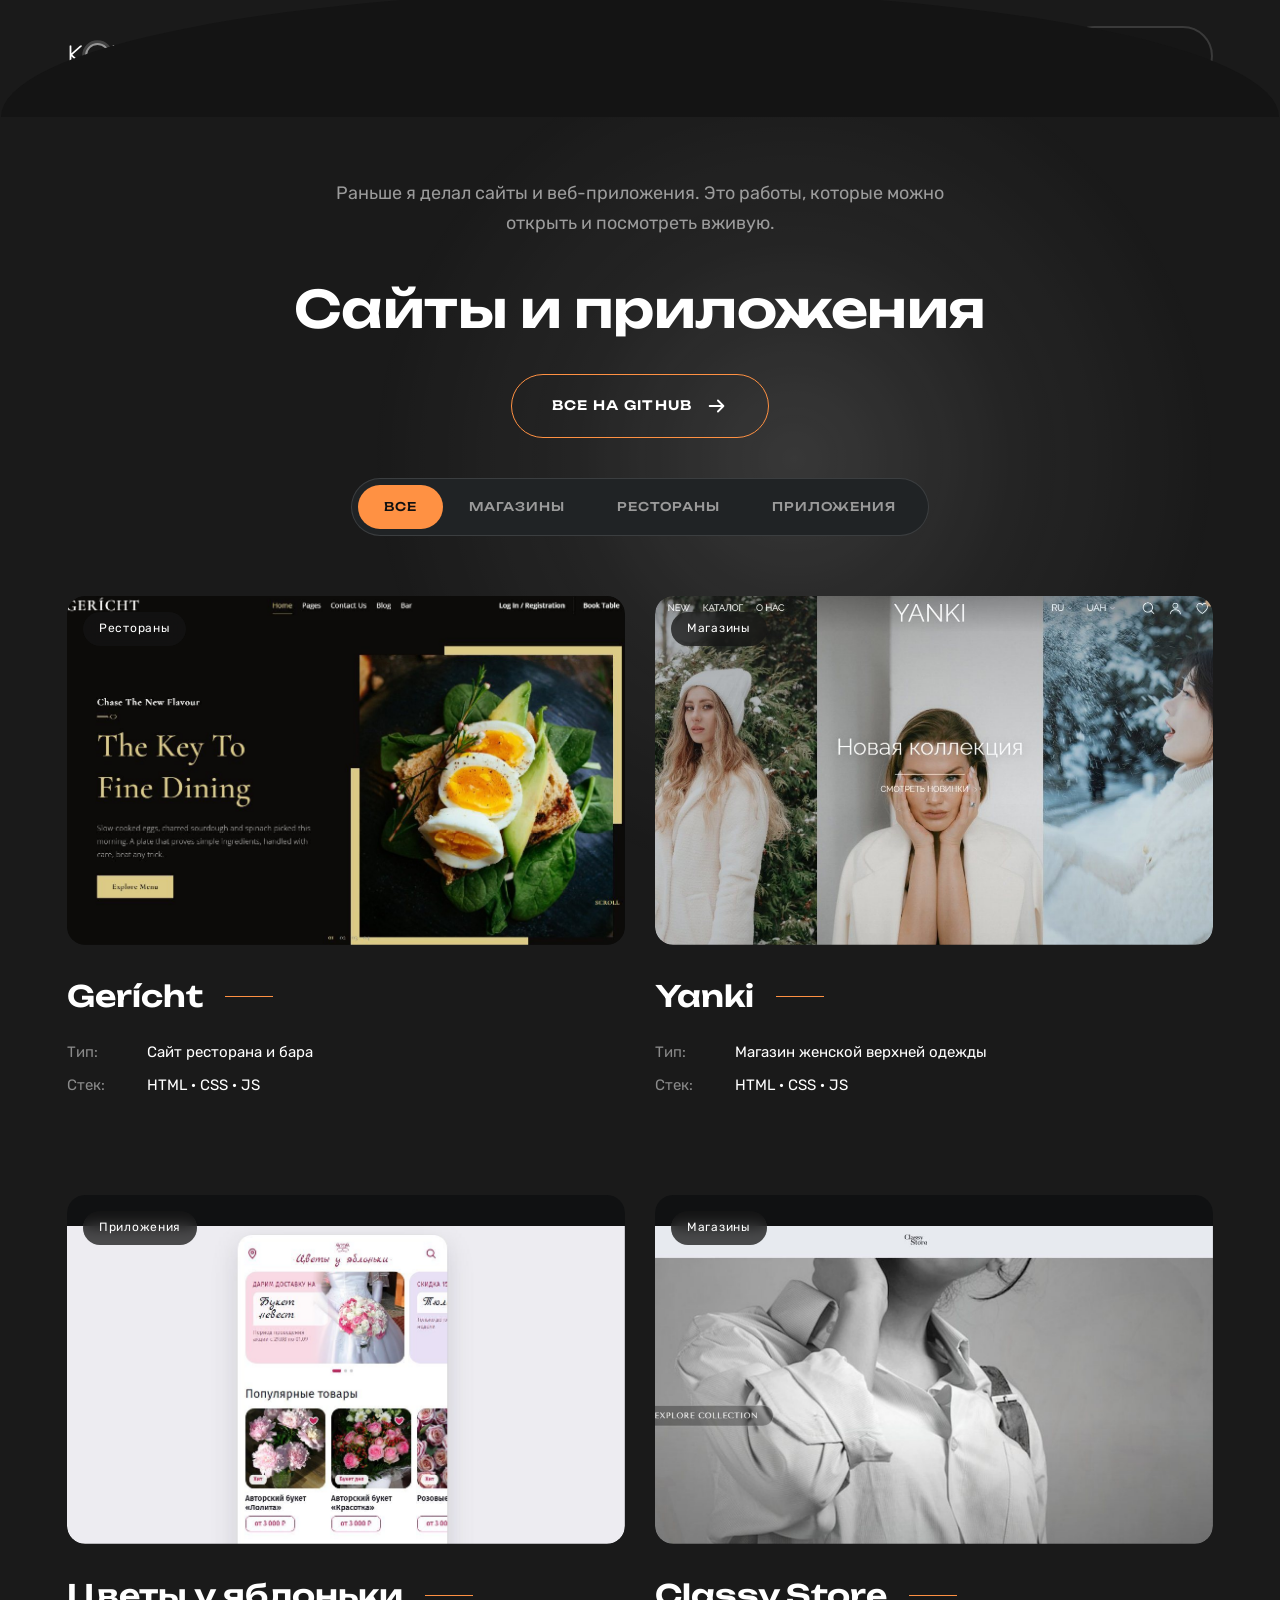
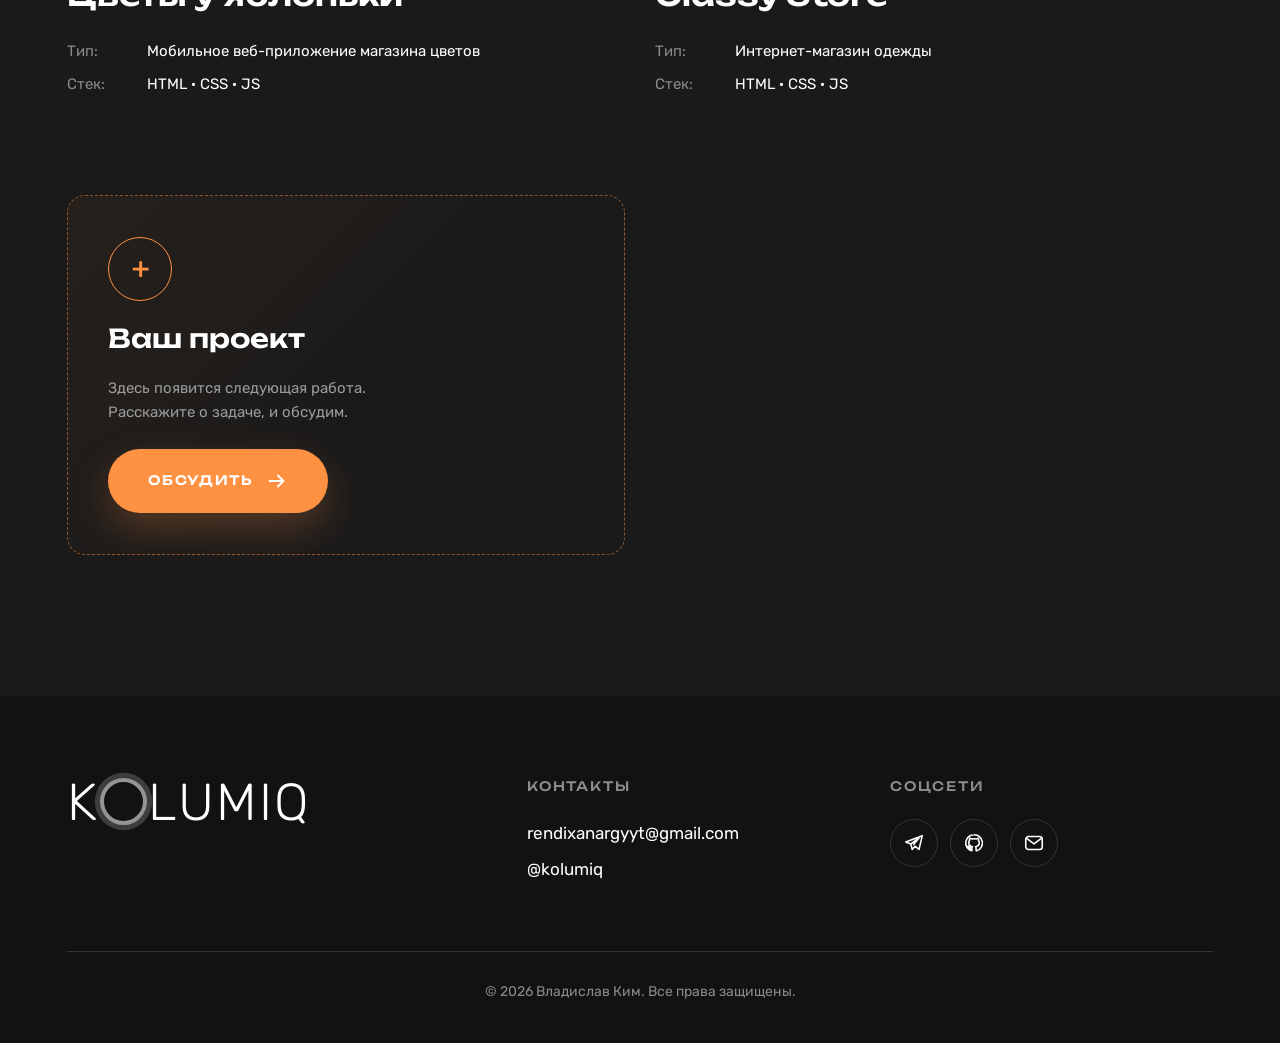
==== sites.html @ 77ae1ae6 "Сайт про автоматизацию: новая главная, кейсы, анкета в Telegram, витрина сайтов вынесена в sites.htm" ====
<!doctype html>
<html lang="ru">
<head>
  <meta charset="utf-8">
  <meta name="viewport" content="width=device-width, initial-scale=1">
  <meta name="theme-color" content="#1a1a1a">
  <title>Сайты и приложения — Владислав Ким</title>
  <meta name="description" content="Сайты и веб-приложения, которые я разработал: рестораны, магазины, мобильные приложения. С живыми примерами.">
  <meta property="og:title" content="Сайты и приложения — Владислав Ким">
  <meta property="og:description" content="Сайты и веб-приложения с живыми примерами.">
  <link rel="icon" href="data:image/svg+xml,%3Csvg xmlns='http://www.w3.org/2000/svg' viewBox='0 0 32 32'%3E%3Crect width='32' height='32' rx='8' fill='%231a1a1a'/%3E%3Ccircle cx='16' cy='16' r='7' fill='none' stroke='%23ff9143' stroke-width='3'/%3E%3C/svg%3E">
  <script>document.documentElement.classList.add('js')</script>
  <link rel="stylesheet" href="css/styles.css?v=20261009a">
  <link rel="stylesheet" href="css/motion.css?v=20261009a">
  <noscript><style>.loader,.progress,.cursor{display:none!important}body.is-loading{overflow:auto!important}.hdr{transform:none!important}</style></noscript>
</head>
<body class="is-loading">
  <div class="loader" id="loader" aria-hidden="true"><div class="ld-in"><span class="ld-ring"></span><span class="ld-txt">KOLUMIQ</span></div><div class="ld-bar"><i></i></div></div>
  <div class="progress" id="progress"><i></i></div>
  <div class="cursor" id="cursor" aria-hidden="true"><i class="c-dot"></i><i class="c-ring"><span class="c-txt"></span></i></div>

  <header class="hdr" id="hdr">
    <div class="hdr-in">
      <a class="logo" href="index.html" aria-label="Kolumiq, на главную"><span>K</span><i class="ring"></i><span>LUMIQ</span></a>
      <nav class="nav" id="nav" aria-label="Основное меню">
        <span class="nav-ind" id="navInd"></span>
        <a href="index.html#about" data-nav="about">Обо мне</a>
        <a href="index.html#services" data-nav="services">Задачи</a>
        <a href="index.html#case" data-nav="case">Кейсы</a>
        <a href="index.html#process" data-nav="process">Как работаю</a>
        <a class="on" href="sites.html" data-nav="sites">Сайты и приложения</a>
        <a class="pill" href="index.html#contact" data-nav="contact">Анкета</a>
      </nav>
      <button class="burger" id="burger" aria-label="Меню" aria-expanded="false"><i></i><i></i></button>
    </div>
  </header>

  <main id="top">
    <section class="works sec sites-top" id="works">
      <div class="glow g3"></div>
      <div class="wrap">
        <p class="sites-lead" data-fade>Раньше я делал сайты и веб-приложения. Это работы, которые можно открыть и посмотреть вживую.</p>
        <div class="sec-hd c"><h2 class="h2" data-split>Сайты и приложения</h2>
          <a class="btn btn-ghost" href="https://github.com/K0lumiQ" target="_blank" rel="noopener" data-magnet data-cursor="GitHub"><span>Все на GitHub</span><svg viewBox="0 0 24 24" aria-hidden="true"><path d="M4 12h15M13 6l6 6-6 6"/></svg></a>
        </div>
        <div class="filters" id="filters" role="tablist" aria-label="Фильтр проектов"><span class="f-ind" id="fInd"></span></div>
        <div class="proj-grid" id="projGrid"></div>
        <noscript><ul class="ns-list"><li><a href="https://k0lumiq.github.io/gericht/">Gerícht: сайт ресторана и бара</a></li><li><a href="https://k0lumiq.github.io/yanki/">Yanki: магазин верхней одежды</a></li><li><a href="https://k0lumiq.github.io/flowers-yablonka/">Цветы у яблоньки: мобильное веб-приложение</a></li><li><a href="https://k0lumiq.github.io/classy-store/">Classy Store: интернет-магазин одежды</a></li></ul></noscript>
      </div>
    </section>

  </main>

  <footer class="ftr">
    <div class="wrap">
      <div class="f-grid">
        <a class="logo big" href="index.html" aria-label="На главную"><span>K</span><i class="ring"></i><span>LUMIQ</span></a>
        <div class="f-col"><h4>Контакты</h4><p><a id="fMail" href="#"></a></p><p><a id="fTg" href="#" target="_blank" rel="noopener"></a></p></div>
        <div class="f-col"><h4>Соцсети</h4><div class="soc" id="soc"></div></div>
      </div>
      <div class="f-line"></div>
      <p class="copy">© 2026 Владислав Ким. Все права защищены.</p>
    </div>
  </footer>

  <div class="modal" id="modal" aria-hidden="true"><div class="m-bd" data-close></div><div class="m-box" role="dialog" aria-modal="true" aria-label="Подробности" id="mBox"><button class="m-x" data-close aria-label="Закрыть"><svg viewBox="0 0 24 24"><path d="M5 5l14 14M19 5 5 19"/></svg></button><div class="m-body" id="mBody"></div></div></div>
  <div class="toast" id="toast" role="status"></div>

  <script src="assets/js/lenis.min.js"></script>
  <script src="js/data.js?v=20261009a"></script>
  <script src="js/app.js?v=20261009a"></script>
  <script src="js/fx.js?v=20261009a"></script>
</body>
</html>
---- css/styles.css ----
@import url('fonts.css?v=20261009a');

/* ---------- токены ---------- */
:root {
  --bg: #1a1a1a;
  --bg-2: #262a2c;
  --bg-3: #131313;
  --card: #202325;
  --orange: #ff9143;
  --orange-d: #ee7a26;
  --white: #fff;
  --muted: #9b9b9b;
  --line: rgba(255, 255, 255, .12);
  --r: 22px;
  --head: 'Unbounded', 'Syne', system-ui, sans-serif;
  --body: 'Rubik', system-ui, -apple-system, 'Segoe UI', sans-serif;
  --e: cubic-bezier(.22, .8, .24, 1);
  --e-io: cubic-bezier(.65, 0, .35, 1);
  --spring: cubic-bezier(.34, 1.45, .64, 1);
  --pad: clamp(20px, 5vw, 60px);
}
* { box-sizing: border-box; -webkit-tap-highlight-color: transparent; }
html { scroll-behavior: auto; -webkit-text-size-adjust: 100%; }
html.lenis, html.lenis body { height: auto; }
.lenis.lenis-smooth { scroll-behavior: auto !important; }
.lenis.lenis-stopped { overflow: hidden; }
html, body { overflow-x: clip; max-width: 100%; }
body { margin: 0; font-family: var(--body); font-weight: 400; font-size: 17px; line-height: 1.65; color: var(--white); background: var(--bg); -webkit-font-smoothing: antialiased; overflow-x: hidden; }
img { display: block; max-width: 100%; }
a { color: inherit; text-decoration: none; }
button { font: inherit; color: inherit; background: none; border: 0; padding: 0; cursor: pointer; }
input, textarea { font: inherit; color: inherit; }
h1, h2, h3, h4, p, dl, dd, figure, blockquote { margin: 0; }
ul { margin: 0; padding: 0; list-style: none; }
.wrap { width: min(1146px, calc(100% - var(--pad) * 2)); margin: 0 auto; position: relative; }
.sec { position: relative; padding: clamp(80px, 11vw, 150px) 0; overflow-x: clip; }
.sec > .wrap { z-index: 1; }
::selection { background: var(--orange); color: #111; }
:focus-visible { outline: 2px solid var(--orange); outline-offset: 3px; border-radius: 6px; }
.btn:focus-visible, .pill:focus-visible { outline-offset: 4px; border-radius: 999px; }
.fld input:focus-visible, .fld textarea:focus-visible { outline: 0; }
.ns-list { list-style: none; padding: 0; text-align: center; } .ns-list a { display: inline-block; padding: 8px 0; color: var(--orange); text-decoration: underline; }
.logo { position: relative; z-index: 2; }

/* ---------- типографика ---------- */
.h1 { font-family: var(--head); font-weight: 600; font-size: clamp(34px, 5.3vw, 70px); line-height: 1.18; letter-spacing: -.01em; }
.h2 { font-family: var(--head); font-weight: 600; font-size: clamp(30px, 4vw, 54px); line-height: 1.2; letter-spacing: -.01em; }
.eyebrow { font-family: var(--head); font-weight: 500; font-size: 13px; letter-spacing: .22em; text-transform: uppercase; color: var(--muted); margin-bottom: 26px; }
.eyebrow.o { color: var(--orange); font-size: 16px; letter-spacing: .04em; text-transform: none; margin-bottom: 18px; }
p { color: var(--muted); }

/* ---------- кнопки ---------- */
.btn { position: relative; display: inline-flex; align-items: center; justify-content: center; gap: 14px; min-height: 64px; padding: 0 40px; border-radius: 999px; font-family: var(--head); font-weight: 600; font-size: 13px; letter-spacing: .1em; text-transform: uppercase; overflow: hidden; z-index: 0; isolation: isolate; }
.btn svg { width: 22px; height: 22px; fill: none; stroke: currentColor; stroke-width: 2; stroke-linecap: round; stroke-linejoin: round; flex: none; }
.btn-o { background: var(--orange); color: #fff; box-shadow: 0 16px 40px rgba(255, 145, 67, .25); }
.btn-o::before { content: ''; position: absolute; inset: 0; background: #fff; transform: translateY(101%); border-radius: 50% 50% 0 0 / 40% 40% 0 0; z-index: -1; }
.btn-o:hover { color: #1a1a1a; }
.btn-ghost { border: 1px solid var(--orange); color: #fff; background: transparent; }
.btn-ghost::before { content: ''; position: absolute; inset: 0; background: var(--orange); transform: translateY(101%); border-radius: 50% 50% 0 0 / 40% 40% 0 0; z-index: -1; }
.btn-ghost:hover { color: #1a1a1a; }
.btn.sm { min-height: 48px; padding: 0 26px; }

/* ---------- шапка ---------- */
.hdr { position: fixed; z-index: 70; top: 0; left: 0; right: 0; }
.hdr-in { width: min(1146px, calc(100% - var(--pad) * 2)); height: 112px; margin: 0 auto; display: flex; align-items: center; justify-content: space-between; }
.hdr.solid .hdr-in { height: 78px; }
.logo { display: inline-flex; align-items: center; font-weight: 300; font-size: 28px; letter-spacing: .04em; line-height: 1; color: #fff; }
.logo.big { font-size: clamp(34px, 5vw, 52px); }
.ring { position: relative; display: inline-block; width: .9em; height: .9em; margin: 0 .02em; border-radius: 50%; border: .09em solid rgba(255, 255, 255, .55); box-shadow: 0 0 0 .1em rgba(255, 255, 255, .18); transition: transform .8s var(--e), border-color .4s; }
.logo:hover .ring { transform: rotate(180deg) scale(1.08); border-color: var(--orange); }
.nav { position: relative; display: flex; align-items: center; gap: 12px; }
.nav a { position: relative; padding: 10px 22px; font-family: var(--head); font-weight: 500; font-size: 12px; letter-spacing: .1em; text-transform: uppercase; color: #8a8a8a; transition: color .4s; }
.nav a:hover, .nav a.on { color: #fff; }
.nav a.pill { margin-left: 10px; padding: 18px 38px; border: 2px solid #3a3a3a; border-radius: 999px; background: #161616; color: #fff; font-weight: 700; transition: border-color .4s, background .4s, transform .4s var(--spring); }
.nav a.pill:hover, .nav a.pill.on { border-color: var(--orange); }
.nav-ind { position: absolute; left: 0; bottom: 4px; height: 2px; width: 0; background: var(--orange); border-radius: 2px; pointer-events: none; }
.burger { display: none; width: 48px; height: 48px; border-radius: 50%; background: #222; position: relative; z-index: 2; }
.burger i { position: absolute; left: 14px; right: 14px; height: 2px; background: #fff; border-radius: 2px; transition: transform .5s var(--e), top .5s var(--e); }
.burger i:nth-child(1) { top: 19px; } .burger i:nth-child(2) { top: 27px; }
.burger.open i:nth-child(1) { top: 23px; transform: rotate(45deg); } .burger.open i:nth-child(2) { top: 23px; transform: rotate(-45deg); }

/* ---------- hero ---------- */
.hero { position: relative; min-height: 100vh; min-height: 100svh; display: grid; align-items: center; text-align: center; padding: 140px 0 120px; overflow: hidden; }
.glow { position: absolute; width: 1100px; height: 1100px; left: 50%; top: 50%; margin: -550px 0 0 -550px; border-radius: 50%; background: radial-gradient(circle, rgba(255, 255, 255, .17) 0, rgba(255, 255, 255, .06) 32%, transparent 62%); pointer-events: none; will-change: transform; }
.glow.g2 { left: 0; top: 40%; width: 900px; height: 900px; margin: -450px 0 0 -520px; opacity: .8; }
.glow.g3 { left: 62%; top: 20%; width: 1000px; height: 1000px; margin: -500px 0 0 -500px; opacity: .8; }
.hero-in { display: flex; flex-direction: column; align-items: center; }
.hero .h1 { max-width: 920px; }
.hero-p { max-width: 560px; margin: 34px 0 46px; font-size: 18px; }
.scroll-cue { position: absolute; left: 50%; bottom: 36px; transform: translateX(-50%); display: flex; flex-direction: column; align-items: center; gap: 12px; font-family: var(--head); font-size: 10px; letter-spacing: .3em; text-transform: uppercase; color: #777; }
.scroll-cue i { width: 1px; height: 46px; background: linear-gradient(var(--orange), transparent); }

/* ---------- about ---------- */
.about { overflow: hidden; }
.about-grid { display: grid; grid-template-columns: 1.05fr .95fr; gap: clamp(40px, 7vw, 100px); align-items: center; }
.about-t .h2 { margin-bottom: 38px; }
.about-t > p { font-size: 18px; line-height: 1.75; margin-bottom: 40px; max-width: 600px; }
.stats { display: grid; grid-template-columns: 1fr 1fr; gap: 28px 24px; margin-bottom: 50px; max-width: 560px; }
.stat { display: grid; grid-template-columns: auto auto 1fr; align-items: baseline; gap: 0 2px; padding-top: 16px; border-top: 1px solid var(--line); }
.stat b { font-family: var(--head); font-weight: 600; font-size: 38px; line-height: 1; color: #fff; }
.stat i { font-style: normal; font-family: var(--head); font-size: 24px; color: var(--orange); }
.stat span { grid-column: 1 / -1; margin-top: 8px; font-size: 14px; color: var(--muted); line-height: 1.4; }
.about-ph { position: relative; justify-self: end; width: min(100%, 454px); }
.ph-card { position: relative; aspect-ratio: 454 / 560; border-radius: 28px 48px 28px 28px; overflow: hidden; background: radial-gradient(120% 90% at 30% 20%, #3a3f42, #1d2022 60%, #141516); box-shadow: 0 40px 90px rgba(0, 0, 0, .5); }
.ph-in { position: absolute; inset: 0; display: grid; place-items: center; align-content: center; gap: 12px; }
.ph-mono { font-family: var(--head); font-weight: 700; font-size: clamp(80px, 11vw, 150px); line-height: 1; letter-spacing: -.04em; background: linear-gradient(135deg, #fff, #8a8f93); -webkit-background-clip: text; background-clip: text; color: transparent; }
.ph-hint { font-size: 12px; letter-spacing: .24em; text-transform: uppercase; color: #6b7073; }
.out { position: absolute; border: 1px solid var(--orange); pointer-events: none; }
.out-a { right: 0; top: -16px; width: 110px; height: 34px; border-radius: 999px; }
.out-b { left: -54px; bottom: 60px; width: 54px; height: 130px; border-radius: 999px 999px 999px 999px; }

/* ---------- services ---------- */
.sec-hd { display: flex; align-items: flex-end; justify-content: space-between; gap: 30px; flex-wrap: wrap; margin-bottom: 60px; }
.sec-hd.c { align-items: center; flex-direction: column; text-align: center; gap: 34px; margin-bottom: 40px; }
.sec-p { max-width: 380px; font-size: 16px; }
.svc-grid { display: grid; grid-template-columns: repeat(4, 1fr); gap: 20px; }
.svc { position: relative; overflow: hidden; padding: 36px 28px 32px; border-radius: var(--r); background: var(--card); border: 1px solid var(--line); min-height: 380px; display: flex; flex-direction: column; transform-style: preserve-3d; }
.svc-n { font-family: var(--head); font-weight: 600; font-size: 14px; letter-spacing: .12em; color: var(--orange); margin-bottom: 54px; }
.svc h3 { font-family: var(--head); font-weight: 600; font-size: 21px; line-height: 1.25; margin-bottom: 16px; }
.svc p { font-size: 15px; line-height: 1.65; margin-bottom: 26px; }
.tags { display: flex; flex-wrap: wrap; gap: 8px; margin-top: auto; }
.tags span { padding: 6px 14px; border: 1px solid var(--line); border-radius: 999px; font-size: 12px; color: #c9c9c9; }
.svc-glow { position: absolute; inset: 0; background: radial-gradient(260px circle at var(--mx, 50%) var(--my, 0%), rgba(255, 145, 67, .2), transparent 70%); opacity: 0; transition: opacity .5s; pointer-events: none; }
.svc:hover .svc-glow { opacity: 1; }

/* ---------- works ---------- */
.filters { position: relative; display: flex; justify-content: center; width: fit-content; margin: 0 auto 60px; padding: 6px; border-radius: 999px; background: #202325; border: 1px solid var(--line); }
.filters button { position: relative; z-index: 1; padding: 12px 26px; border-radius: 999px; font-family: var(--head); font-weight: 500; font-size: 12px; letter-spacing: .08em; text-transform: uppercase; color: #9a9a9a; transition: color .4s; }
.filters button.on { color: #111; }
.f-ind { position: absolute; z-index: 0; left: 0; top: 6px; bottom: 6px; width: 0; border-radius: 999px; background: var(--orange); }
.proj-grid { display: grid; grid-template-columns: 1fr 1fr; gap: 90px 30px; }
.proj { outline: 0; cursor: pointer; }
.proj-img { position: relative; overflow: hidden; border-radius: 18px; aspect-ratio: 16 / 10; background: #101112; }
.proj-img img { width: 100%; height: 112%; object-fit: cover; object-position: top; will-change: transform; }
.proj-badge { position: absolute; left: 16px; top: 16px; padding: 7px 16px; border-radius: 999px; background: rgba(20, 20, 20, .75); backdrop-filter: blur(8px); font-size: 12px; letter-spacing: .06em; }
.proj-hd { display: flex; align-items: center; gap: 22px; margin: 34px 0 26px; }
.proj-hd h3 { font-family: var(--head); font-weight: 600; font-size: clamp(22px, 2.3vw, 30px); line-height: 1.2; }
.proj-hd .line { flex: 0 0 48px; height: 1px; background: var(--orange); transform-origin: left; transition: flex-basis .7s var(--e); }
.proj:hover .proj-hd .line, .proj:focus-visible .proj-hd .line { flex-basis: 120px; }
.proj dl > div { display: grid; grid-template-columns: 72px 1fr; gap: 8px; margin-bottom: 8px; font-size: 15px; }
.proj dt { color: #8a8a8a; } .proj dd { color: #fff; }
.proj:focus-visible .proj-img { outline: 2px solid var(--orange); outline-offset: 4px; }
.proj.next { cursor: default; }
.next-in { height: 100%; min-height: 360px; border: 1px dashed rgba(255, 145, 67, .5); border-radius: 18px; display: flex; flex-direction: column; align-items: flex-start; justify-content: center; gap: 16px; padding: 40px; background: linear-gradient(135deg, rgba(255, 145, 67, .06), transparent 60%); }
.next-ic { display: grid; place-items: center; width: 64px; height: 64px; border-radius: 50%; border: 1px solid var(--orange); font-family: var(--head); font-size: 28px; color: var(--orange); }
.next h3 { font-family: var(--head); font-weight: 600; font-size: 26px; }
.next p { max-width: 320px; font-size: 15px; margin-bottom: 8px; }

/* ---------- process ---------- */
.step-grid { display: grid; grid-template-columns: repeat(4, 1fr); gap: 20px; margin-bottom: 110px; counter-reset: s; }
.step { position: relative; padding: 32px 26px 30px; border-radius: var(--r); background: linear-gradient(160deg, var(--bg-2), #1d2022); border: 1px solid var(--line); }
.step-n { display: grid; place-items: center; width: 52px; height: 52px; margin-bottom: 34px; border-radius: 50%; background: var(--orange); font-family: var(--head); font-weight: 700; font-size: 18px; color: #111; }
.step h3 { font-family: var(--head); font-weight: 600; font-size: 20px; margin-bottom: 12px; }
.step p { font-size: 15px; }
.step:not(:last-child)::after { content: ''; position: absolute; top: 58px; left: calc(100% - 4px); width: 28px; height: 1px; background: linear-gradient(90deg, var(--orange), transparent); }
.quote { position: relative; padding: 0 0 0 8px; max-width: 1000px; }
.q-ic { position: absolute; right: 0; top: -70px; width: 130px; fill: none; stroke: var(--orange); stroke-width: 1.5; }
.quote blockquote { font-size: clamp(18px, 1.8vw, 22px); line-height: 1.75; color: #b5b5b5; max-width: 880px; margin-bottom: 34px; }
.quote figcaption b { display: block; font-family: var(--head); font-weight: 600; font-size: 22px; }
.quote figcaption span { color: var(--muted); font-size: 14px; }

/* ---------- contact ---------- */
.contact { background: var(--bg-3); text-align: center; overflow: hidden; }
.contact .eyebrow { margin-bottom: 18px; }
.mail { position: relative; display: inline-block; font-family: var(--head); font-weight: 600; font-size: clamp(15px, 4.4vw, 62px); line-height: 1.25; overflow-wrap: anywhere; max-width: 100%; padding-bottom: 8px; }
.mail i { position: absolute; left: 0; right: 0; bottom: 0; height: 3px; background: #fff; transform-origin: left; transition: background .4s; }
.mail:hover i { background: var(--orange); }
.c-p { max-width: 540px; margin: 36px auto 40px; }
.c-actions { display: flex; justify-content: center; gap: 16px; flex-wrap: wrap; margin-bottom: 80px; }
.form { max-width: 720px; margin: 0 auto; text-align: left; padding: 40px; border-radius: 28px; background: #1a1a1a; border: 1px solid var(--line); }
.f-row { display: grid; grid-template-columns: 1fr 1fr; gap: 0 18px; }
.fld { position: relative; display: block; margin-bottom: 24px; }
.fld input, .fld textarea { width: 100%; padding: 18px 22px; border-radius: 16px; border: 1px solid #333; background: #202325; color: #fff; font-size: 16px; outline: 0; resize: vertical; transition: border-color .4s, box-shadow .4s, background .4s; }
.fld input::placeholder, .fld textarea::placeholder { color: #82888b; }
.fld input:focus, .fld textarea:focus { border-color: var(--orange); box-shadow: 0 0 0 4px rgba(255, 145, 67, .14); background: #232628; }
.fld .bad { border-color: #e2655a; }
.err { position: absolute; left: 6px; top: calc(100% + 3px); font-size: 12px; color: #ff8b80; }
.err:empty { display: none; }
.form .btn { width: 100%; }
.f-note { margin-top: 16px; font-size: 13px; text-align: center; color: #8a8f92; }

/* ---------- footer ---------- */
.ftr { padding: 80px 0 40px; background: #121212; }
.f-grid { display: grid; grid-template-columns: 1.3fr 1fr 1fr; gap: 40px; align-items: start; }
.f-col h4 { font-family: var(--head); font-weight: 500; font-size: 13px; letter-spacing: .14em; text-transform: uppercase; color: #8c8c8c; margin-bottom: 22px; }
.f-col p { margin-bottom: 8px; font-size: 17px; color: #fff; word-break: break-all; }
.f-col a { position: relative; transition: color .3s; } .f-col a:hover { color: var(--orange); }
.soc { display: flex; gap: 12px; }
.soc a { display: grid; place-items: center; width: 48px; height: 48px; border-radius: 50%; border: 1px solid #333; transition: border-color .4s, background .4s, transform .5s var(--spring); }
.soc a:hover { border-color: var(--orange); background: rgba(255, 145, 67, .12); transform: translateY(-4px); color: #fff; }
.soc svg { width: 22px; height: 22px; fill: none; stroke: #fff; stroke-width: 1.7; stroke-linecap: round; stroke-linejoin: round; }
.f-line { height: 1px; margin: 60px 0 28px; background: #333; transform-origin: left; }
.copy { text-align: center; font-size: 14px; color: #8a8a8a; }

/* ---------- окна ---------- */
.modal { position: fixed; z-index: 90; inset: 0; display: grid; place-items: center; padding: 20px; pointer-events: none; visibility: hidden; transition: visibility 0s linear .8s; }
.modal.open { pointer-events: auto; visibility: visible; transition-delay: 0s; }
.m-bd { position: absolute; inset: 0; background: rgba(8, 8, 8, .78); backdrop-filter: blur(10px); opacity: 0; transition: opacity .6s var(--e); }
.modal.open .m-bd { opacity: 1; }
.m-box { position: relative; width: min(560px, 100%); max-height: 90vh; overflow-y: auto; overscroll-behavior: contain; padding: 52px 44px 44px; border-radius: 28px; background: #1e2123; border: 1px solid var(--line); box-shadow: 0 50px 120px rgba(0, 0, 0, .6); opacity: 0; transform: translateY(40px) scale(.94); transition: opacity .5s var(--e), transform .7s var(--e); }
.modal.wide .m-box { width: min(1020px, 100%); padding: 0; overflow-y: auto; overflow-x: hidden; }
.m-box { scrollbar-width: thin; scrollbar-color: #444 transparent; }
.m-box::-webkit-scrollbar { width: 6px; } .m-box::-webkit-scrollbar-thumb { background: #444; border-radius: 3px; } .m-box::-webkit-scrollbar-track { background: transparent; }
.modal.open .m-box { opacity: 1; transform: none; }
.m-x { position: absolute; z-index: 3; top: 18px; right: 18px; width: 44px; height: 44px; border-radius: 50%; background: rgba(0, 0, 0, .45); display: grid; place-items: center; transition: transform .5s var(--e), background .3s; }
.m-x svg { width: 22px; height: 22px; fill: none; stroke: #fff; stroke-width: 1.8; stroke-linecap: round; }
.m-x:hover { transform: rotate(90deg); background: var(--orange); }
.badge { display: inline-block; padding: 6px 16px; border-radius: 999px; border: 1px solid var(--orange); font-size: 12px; letter-spacing: .08em; color: var(--orange); margin-bottom: 18px; }
.more h3 { font-family: var(--head); font-weight: 600; font-size: 30px; margin-bottom: 16px; }
.more .lead { color: #b9b9b9; margin-bottom: 30px; }
.more-grid { display: grid; gap: 22px; margin-bottom: 34px; }
.more-grid h4 { font-family: var(--head); font-weight: 500; font-size: 13px; letter-spacing: .12em; text-transform: uppercase; color: var(--orange); margin-bottom: 10px; }
.more-grid ul { display: flex; flex-wrap: wrap; gap: 8px; } .more-grid li { padding: 6px 14px; border: 1px solid var(--line); border-radius: 999px; font-size: 14px; color: #ddd; }
.case { display: grid; grid-template-columns: 1.15fr 1fr; }
.case-img { display: grid; align-items: center; background: #101112; } .case-img img { width: 100%; height: auto; display: block; }
.case-tx { padding: 44px 40px 34px; align-self: center; }
.case-tx h3 { font-family: var(--head); font-weight: 600; font-size: 34px; margin-bottom: 6px; } .kind { color: var(--orange); margin-bottom: 18px; }
.case-tx > p { margin-bottom: 14px; } .case-tx ul { margin-bottom: 18px; } .case-tx li { position: relative; padding-left: 22px; margin-bottom: 8px; color: #ddd; font-size: 15px; } .case-tx li::before { content: ''; position: absolute; left: 0; top: .6em; width: 10px; height: 1px; background: var(--orange); }
.case-act { display: flex; gap: 10px; flex-wrap: wrap; margin-top: 22px; } .case-act .btn { min-height: 48px; padding: 0 24px; font-size: 12px; }
.toast { position: fixed; z-index: 120; left: 50%; bottom: 30px; max-width: min(460px, 90vw); padding: 15px 26px; border-radius: 999px; background: var(--orange); color: #111; font-weight: 500; font-size: 15px; transform: translate(-50%, 30px); opacity: 0; pointer-events: none; }
.toast.show { opacity: 1; transform: translate(-50%, 0); }

/* ---------- адаптив ---------- */
@media (max-width: 1100px) {
  .svc-grid { grid-template-columns: 1fr 1fr; } .step-grid { grid-template-columns: 1fr 1fr; } .step::after { display: none; }
  .about-grid { grid-template-columns: 1fr; } .about-ph { justify-self: center; } .case { grid-template-columns: 1fr; }
}
@media (max-width: 820px) {
  .hdr-in { height: 84px; } .hdr.solid .hdr-in { height: 68px; }
  .burger { display: block; }
  .nav { position: fixed; inset: 0; flex-direction: column; justify-content: center; gap: 6px; background: rgba(18, 18, 18, .97); backdrop-filter: blur(20px); opacity: 0; visibility: hidden; transition: opacity .6s var(--e), visibility .6s; }
  .nav.open { opacity: 1; visibility: visible; }
  .nav a { font-size: 22px; padding: 14px 24px; } .nav a.pill { margin: 16px 0 0; padding: 18px 44px; font-size: 15px; } .nav-ind { display: none; }
  .proj-grid { grid-template-columns: 1fr; gap: 60px; } .stats { grid-template-columns: 1fr 1fr; }
  .f-grid { grid-template-columns: 1fr; gap: 34px; } .f-row { grid-template-columns: 1fr; }
  .form { padding: 26px 20px; } .m-box { padding: 48px 24px 28px; } .case-tx { padding: 30px 22px 28px; }
  .filters { max-width: 100%; overflow-x: auto; scrollbar-width: none; justify-content: flex-start; } .filters::-webkit-scrollbar { display: none; }
  .filters { -webkit-mask-image: linear-gradient(90deg, #000 88%, transparent); mask-image: linear-gradient(90deg, #000 88%, transparent); }
}
@media (max-width: 560px) {
  .svc-grid, .step-grid { grid-template-columns: 1fr; } .svc { min-height: 0; } .svc-n { margin-bottom: 30px; }
  .btn { min-height: 58px; padding: 0 30px; font-size: 12px; } .hero { padding-top: 120px; } .scroll-cue { display: none; }
  .out-b { left: -20px; }
}
@media (prefers-reduced-motion: reduce) { *, *::before, *::after { animation-duration: .01ms !important; transition-duration: .01ms !important; } }

/* ---------- кейсы, ориентиры по времени, анкета, страница «Сайты и приложения» ---------- */
.svc-grid { grid-template-columns: repeat(6, 1fr); }
.svc-grid .svc { grid-column: span 2; min-height: 300px; }
.svc-grid .svc:nth-child(4), .svc-grid .svc:nth-child(5) { grid-column: span 3; }
.svc-n { margin-bottom: 34px; }
.step-grid { grid-template-columns: repeat(3, 1fr); margin-bottom: 90px; }
.cs { padding: clamp(28px, 4vw, 52px); border-radius: 28px; background: linear-gradient(160deg, var(--bg-2), #1d2022); border: 1px solid var(--line); margin-bottom: 28px; }
.cs h3 { font-family: var(--head); font-weight: 600; font-size: clamp(22px, 2.6vw, 32px); line-height: 1.25; margin-bottom: 34px; max-width: 760px; }
.cs-cols { display: grid; grid-template-columns: 1fr 1fr; gap: 20px; }
.cs-cols.one { grid-template-columns: 1fr; }
.cs-col { padding: 28px 28px 24px; border-radius: var(--r); border: 1px solid var(--line); background: rgba(0, 0, 0, .18); }
.cs-col.now { border-color: rgba(255, 145, 67, .55); background: rgba(255, 145, 67, .06); }
.cs-col h4 { font-family: var(--head); font-weight: 600; font-size: 14px; letter-spacing: .12em; text-transform: uppercase; margin-bottom: 18px; color: var(--muted); }
.cs-col.now h4 { color: var(--orange); }
.cs-col ul { list-style: none; margin: 0; padding: 0; display: grid; gap: 14px; }
.cs-col li { position: relative; padding-left: 22px; font-size: 16px; line-height: 1.55; color: #cfcfcf; }
.cs-col li::before { content: ''; position: absolute; left: 0; top: .62em; width: 8px; height: 8px; border-radius: 50%; background: #5c6063; }
.cs-col.now li::before { background: var(--orange); }
.cs-line { margin-top: 30px; font-family: var(--head); font-weight: 500; font-size: clamp(17px, 1.8vw, 21px); line-height: 1.5; color: #fff; }
.est { display: grid; gap: 12px; }
.est-row { display: grid; grid-template-columns: 1.4fr 1fr 1.2fr; gap: 20px; align-items: center; padding: 22px 28px; border-radius: 18px; background: var(--card); border: 1px solid var(--line); font-size: 16px; }
.est-row b { font-family: var(--head); font-weight: 600; font-size: 16px; line-height: 1.35; }
.est-row .ok { color: var(--orange); font-weight: 500; }
.est-hd { background: transparent; border: 0; padding: 0 28px; font-size: 12px; letter-spacing: .12em; text-transform: uppercase; color: var(--muted); }
.est-note { margin-top: 22px; font-size: 14px; color: #8a8f92; }
.c-h { max-width: 820px; margin: 0 auto 18px; text-align: center; }
.contact .c-p { text-align: center; }
.form .q { display: block; margin-bottom: 10px; font-family: var(--head); font-weight: 500; font-size: 14px; line-height: 1.4; color: #e4e4e4; }
.f-alt { color: var(--orange); border-bottom: 1px solid currentColor; cursor: pointer; }
.contact .c-actions { margin-top: 36px; display: flex; justify-content: center; }
.contact .mail { margin-top: 36px; }
.sites-lead { max-width: 640px; margin: 0 auto 40px; text-align: center; font-size: 18px; }
.sites-top { padding-top: clamp(130px, 14vw, 190px); }
@media (max-width: 980px) {
  .svc-grid { grid-template-columns: 1fr 1fr; } .svc-grid .svc, .svc-grid .svc:nth-child(4), .svc-grid .svc:nth-child(5) { grid-column: auto; min-height: 0; }
  .svc-grid .svc:nth-child(5) { grid-column: 1 / -1; }
  .step-grid { grid-template-columns: 1fr; }
  .cs-cols { grid-template-columns: 1fr; }
  .est-row { grid-template-columns: 1fr; gap: 8px; padding: 20px; } .est-hd { display: none; }
  .est-row span::before { content: attr(data-l) ': '; color: var(--muted); font-size: 13px; }
}
@media (max-width: 640px) { .svc-grid { grid-template-columns: 1fr; } .svc-grid .svc:nth-child(5) { grid-column: auto; } }
.nav a { white-space: nowrap; }
.stats { grid-template-columns: repeat(3, 1fr); max-width: 620px; }
@media (max-width: 640px) { .stats { grid-template-columns: 1fr 1fr; } }
---- css/motion.css ----
/* Движение. Все «стартовые» состояния включаются только при html.js, чтобы без скриптов контент был виден. */

/* ---------- загрузчик ---------- */
.loader { position: fixed; z-index: 200; inset: 0; display: grid; place-items: center; background: #141414; transition: transform 1s var(--e-io) .15s; }
.loader.out { transform: translateY(-101%); }
.loader::after { content: ''; position: absolute; left: 0; right: 0; bottom: -1px; height: 14vh; background: #141414; border-radius: 50% 50% 0 0 / 100% 100% 0 0; transform: translateY(100%); transition: none; }
.loader.out::after { transform: translateY(100%); }
.ld-in { display: flex; align-items: center; gap: 16px; transition: opacity .5s, transform .8s var(--e); }
.loader.out .ld-in { opacity: 0; transform: translateY(-20px); }
.ld-ring { width: 54px; height: 54px; border-radius: 50%; border: 3px solid rgba(255, 255, 255, .22); border-top-color: var(--orange); animation: spin 1s linear infinite; }
.ld-txt { font-weight: 300; font-size: 26px; letter-spacing: .3em; color: #fff; opacity: 0; transform: translateX(-12px); animation: ldTxt .9s var(--e) .2s forwards; }
.ld-bar { position: absolute; left: 50%; bottom: 14vh; width: min(260px, 60vw); height: 2px; margin-left: calc(min(260px, 60vw) / -2); background: rgba(255, 255, 255, .1); overflow: hidden; }
.ld-bar i { display: block; height: 100%; background: var(--orange); transform: scaleX(0); transform-origin: left; }
.loader.run .ld-bar i { animation: ldBar 1.1s var(--e-io) forwards; }
@keyframes ldBar { to { transform: scaleX(1); } }
@keyframes ldTxt { to { opacity: 1; transform: none; } }
@keyframes spin { to { transform: rotate(360deg); } }
body.is-loading { overflow: hidden; }

/* ---------- прогресс прокрутки ---------- */
.progress { position: fixed; z-index: 100; top: 0; left: 0; right: 0; height: 3px; pointer-events: none; }
.progress i { display: block; height: 100%; background: linear-gradient(90deg, var(--orange), #ffc08f); transform: scaleX(0); transform-origin: left; will-change: transform; }

/* ---------- шапка ---------- */
.hdr { transition: transform .8s var(--e); }
.hdr::before { content: ''; position: absolute; inset: 0; z-index: -1; background: rgba(26, 26, 26, .8); backdrop-filter: blur(18px) saturate(1.3); -webkit-backdrop-filter: blur(18px) saturate(1.3); box-shadow: 0 1px 0 var(--line); opacity: 0; transition: opacity .6s var(--e); pointer-events: none; }
.hdr-in { transition: height .6s var(--e); }
.hdr.solid::before { opacity: 1; }
.hdr.hide { transform: translateY(-101%); }
.hdr.menu-open, html.fx body.is-ready .hdr.menu-open { transform: none; }
html.fx .hdr { transform: translateY(-100%); }
html.fx body.is-ready .hdr { transform: none; transition-delay: .35s; }
html.fx body.is-ready .hdr.hide { transform: translateY(-101%); transition-delay: 0s; }
.nav-ind { transition: transform .7s var(--e), width .7s var(--e); }

/* ---------- разбитый текст ---------- */
.sw { display: inline-block; overflow: hidden; vertical-align: top; padding-bottom: .12em; margin-bottom: -.12em; }
.sw-i { display: inline-block; }
html.fx [data-split] .sw-i { transform: translateY(112%) rotate(4deg); transform-origin: 0 100%; transition: transform 1.1s var(--e); transition-delay: calc(var(--w) * 70ms); }
html.fx [data-split].in .sw-i { transform: none; }
/* заголовок героя ждёт конца загрузки */
html.fx .hero [data-split] .sw-i { transition-delay: calc(var(--w) * 80ms + .25s); }
html.fx body.is-loading .hero [data-split] .sw-i { transform: translateY(112%) rotate(4deg); }
html.fx [data-split]:not(.in) .sw-i { transform: translateY(112%) rotate(4deg); }

/* ---------- плавное появление ---------- */
html.fx [data-fade] { opacity: 0; transform: translateY(26px); filter: blur(6px); transition: opacity 1s var(--e), transform 1.1s var(--e), filter 1s var(--e); }
html.fx [data-fade].in { opacity: 1; transform: none; filter: none; }
html.fx .hero [data-fade] { transition-delay: .55s; }
html.fx .hero .btn[data-magnet] { opacity: 0; transform: translateY(26px) scale(.94); transition: opacity 1s var(--e) .75s, transform 1.1s var(--e) .75s, box-shadow .5s; }
html.fx .hero .btn[data-magnet].in { opacity: 1; transform: none; }
html.fx [data-card] { opacity: 0; transform: translateY(46px) scale(.97); transition: opacity 1s var(--e), transform 1.2s var(--e), border-color .5s, box-shadow .5s; transition-delay: calc(var(--i, 0) * 110ms); }
html.fx [data-card].in { opacity: 1; transform: none; }
html.fx [data-reveal-r] { opacity: 0; transform: translateX(60px) scale(.96); transition: opacity 1.2s var(--e), transform 1.4s var(--e); }
html.fx [data-reveal-r].in { opacity: 1; transform: none; }
html.fx .quote { opacity: 0; transform: translateY(40px); transition: opacity 1.2s var(--e), transform 1.3s var(--e); }
html.fx .quote.in { opacity: 1; transform: none; }
.q-ic { stroke-dasharray: 700; stroke-dashoffset: 700; transition: stroke-dashoffset 2.2s var(--e) .3s; }
.quote.in .q-ic { stroke-dashoffset: 0; }
html.fx .f-line { transform: scaleX(0); transition: transform 1.6s var(--e); } html.fx .f-line.in { transform: none; }
html.fx .mail i { transform: scaleX(0); transition: transform 1.3s var(--e) .3s, background .4s; } html.fx .mail.in i { transform: none; }
html.fx .stat { opacity: 0; transform: translateY(20px); transition: opacity .9s var(--e), transform 1s var(--e); } html.fx .stat.in { opacity: 1; transform: none; }


/* ---------- проекты ---------- */
.proj-img img { transition: filter .8s var(--e); }
.proj-img::after { content: ''; position: absolute; inset: 0; background: linear-gradient(180deg, transparent 50%, rgba(255, 145, 67, .18)); opacity: 0; transition: opacity .6s var(--e); pointer-events: none; }
.proj:hover .proj-img::after { opacity: 1; }
.proj { transition: transform .6s var(--e); will-change: transform; }

/* ---------- кнопки: заливка волной ---------- */
.btn::before { transition: transform .75s var(--e); }
.btn:hover::before { transform: translateY(0); border-radius: 0; }
.btn { transition: transform .6s var(--e), color .5s, box-shadow .5s, border-color .5s; }
.btn svg { transition: transform .6s var(--e); }
.btn:hover svg { transform: translateX(6px); }
.btn.mag { transition: color .5s, box-shadow .5s; }
.btn-ghost:hover { border-color: var(--orange); }

/* ---------- hero: подсказка прокрутки ---------- */
.scroll-cue i { transform-origin: top; animation: cue 2.4s var(--e-io) infinite; }
@keyframes cue { 0% { transform: scaleY(0); } 45% { transform: scaleY(1); } 100% { transform: scaleY(1); opacity: 0; } }
html.fx .scroll-cue { opacity: 0; transition: opacity 1s 1.6s; } html.fx body.is-ready .scroll-cue { opacity: 1; }
.out { animation: drift 8s ease-in-out infinite; } .out-b { animation-delay: -3s; animation-direction: alternate-reverse; }
@keyframes drift { 0%, 100% { transform: translateY(0); } 50% { transform: translateY(-14px); } }
.ph-card { transition: transform .8s var(--e); }

/* ---------- окна ---------- */
.m-bd { transition: opacity .6s var(--e); }
.case-img { overflow: hidden; } .case-img img { transition: transform 1.6s var(--e) .1s; transform: scale(1.06); } .modal.open .case-img img { transform: none; }
.modal.open .case-tx > *, .modal.open .more > * { animation: mUp .9s var(--e) both; }
.modal.open .case-tx > *:nth-child(2), .modal.open .more > *:nth-child(2) { animation-delay: .06s; } .modal.open .case-tx > *:nth-child(3), .modal.open .more > *:nth-child(3) { animation-delay: .12s; } .modal.open .case-tx > *:nth-child(4), .modal.open .more > *:nth-child(4) { animation-delay: .18s; } .modal.open .case-tx > *:nth-child(5), .modal.open .more > *:nth-child(5) { animation-delay: .24s; } .modal.open .case-tx > *:nth-child(n+6), .modal.open .more > *:nth-child(n+5) { animation-delay: .3s; }
@keyframes mUp { from { opacity: 0; transform: translateY(22px); } to { opacity: 1; transform: none; } }
.toast { transition: opacity .4s, transform .7s var(--spring); }

/* ---------- кастомный курсор ---------- */
.cursor { position: fixed; z-index: 300; left: 0; top: 0; pointer-events: none; opacity: 0; transition: opacity .4s; }
.has-cursor .cursor.on { opacity: 1; }
html.has-cursor, html.has-cursor a, html.has-cursor button, html.has-cursor .proj { cursor: none; }
html.has-cursor input, html.has-cursor textarea { cursor: text; }
.c-dot, .c-ring { position: fixed; left: 0; top: 0; display: grid; place-items: center; border-radius: 50%; will-change: transform; }
.c-dot { width: 8px; height: 8px; margin: -4px 0 0 -4px; background: var(--orange); transition: opacity .3s; }
.c-ring { width: 44px; height: 44px; margin: -22px 0 0 -22px; border: 1px solid rgba(255, 255, 255, .45); transition: width .5s var(--e), height .5s var(--e), margin .5s var(--e), background .4s, border-color .4s; }
.c-ring .c-txt { font-family: var(--head); font-size: 10px; letter-spacing: .1em; text-transform: uppercase; color: #111; opacity: 0; transition: opacity .3s; white-space: nowrap; }
.cursor.hover .c-ring { width: 64px; height: 64px; margin: -32px 0 0 -32px; border-color: var(--orange); }
.cursor.label .c-ring { width: 96px; height: 96px; margin: -48px 0 0 -48px; background: var(--orange); border-color: var(--orange); }
.cursor.label .c-txt { opacity: 1; } .cursor.label .c-dot { opacity: 0; }
.cursor.down .c-ring { width: 36px; height: 36px; margin: -18px 0 0 -18px; }

/* ---------- уважение к настройкам ---------- */
@media (prefers-reduced-motion: reduce) {
  html.fx [data-split] .sw-i, html.fx [data-fade], html.fx [data-card], html.fx [data-reveal-r], html.fx .quote, html.fx .stat { opacity: 1 !important; transform: none !important; filter: none !important; }
  html.fx .hdr { transform: none; } .loader { display: none; } .progress { display: none; }
}
@media (hover: none) { .cursor { display: none; } }


/* ======================= дополнения Motion ======================= */

/* герой ждёт, пока поднимется занавес загрузчика */
html.fx body.is-loading .hero [data-fade], html.fx body.is-loading .hero .btn[data-magnet] { opacity: 0 !important; transform: translateY(26px) !important; filter: blur(6px); }
html.fx .hero .glow { transition: opacity 2.2s var(--e) .2s; } html.fx body.is-loading .hero .glow { opacity: 0; }
html.fx [data-split] .sw-i { will-change: transform; }

/* наклон и магнит ведёт JS (сглаживание в кадре), CSS-переходы transform на это время отключаем */
html.fx [data-card].tilting, .btn.mag { transition-property: opacity, border-color, box-shadow, color; }
html.fx [data-tilt].tilting { will-change: transform; }
.mag { will-change: transform; }

/* фоновое свечение секций проявляется мягко, когда секция попала в поле зрения */
html.fx .sec .glow { opacity: 0; scale: .6; transition: opacity 2.6s var(--e), scale 3s var(--e); }
html.fx .sec.seen .glow { opacity: .8; scale: 1; }

/* карточки проектов: картинка раскрывается шторкой и «успокаивается» из лёгкого приближения */
html.fx .proj-img { clip-path: inset(0 0 100% 0 round 18px); transition: clip-path 1.3s var(--e); transition-delay: calc(var(--i, 0) * 110ms + .1s); }
html.fx .proj.in .proj-img { clip-path: inset(0 0 0 0 round 18px); }
html.fx .proj-img img { scale: 1.22; transition: scale 1.8s var(--e), filter .8s var(--e); transition-delay: calc(var(--i, 0) * 110ms + .1s), 0s; }
html.fx .proj.in .proj-img img { scale: 1; }
html.fx .proj:hover .proj-img img { scale: 1.05; transition-delay: 0s; transition-duration: 1.2s; }
html.fx .proj-hd, html.fx .proj dl { opacity: 0; transform: translateY(18px); transition: opacity .9s var(--e), transform 1s var(--e); transition-delay: calc(var(--i, 0) * 110ms + .5s); }
html.fx .proj.in .proj-hd, html.fx .proj.in dl { opacity: 1; transform: none; }
html.fx .proj.next .proj-hd { opacity: 1; transform: none; }

/* смена фильтра: карточки уходят каскадом, потом заходят заново (вход делает IntersectionObserver) */
html.fx .proj-grid { transition: none; }
html.fx .proj-grid.swap { opacity: 1; transform: none; }
html.fx .proj-grid.swap [data-card] { opacity: 0 !important; transform: translateY(22px) scale(.97) !important; transition: opacity .26s var(--e), transform .3s var(--e) !important; transition-delay: calc(var(--i, 0) * 45ms) !important; }

/* окно проекта вырастает из места нажатой карточки (--ox/--oy задаёт app.js) */
.m-box { transform: translate(var(--ox, 0px), calc(var(--oy, 0px) + 36px)) scale(.55); transform-origin: 50% 50%; transition: opacity .55s var(--e), transform .9s var(--e); }
.modal.open .m-box { transform: none; }
.modal:not(.open) .m-box { transition-duration: .45s, .6s; }

/* бегущая строка */
.marquee { position: relative; overflow: hidden; padding: clamp(22px, 3vw, 38px) 0; border-block: 1px solid var(--line); background: linear-gradient(90deg, #1a1a1a, #1d2022 50%, #1a1a1a); -webkit-mask-image: linear-gradient(90deg, transparent, #000 8%, #000 92%, transparent); mask-image: linear-gradient(90deg, transparent, #000 8%, #000 92%, transparent); }
.mq-track { display: flex; width: max-content; will-change: transform; }
.mq-set { display: flex; flex: none; align-items: center; }
.mq-set span { display: inline-flex; align-items: center; font-family: var(--head); font-weight: 600; font-size: clamp(22px, 3.4vw, 46px); line-height: 1; letter-spacing: .02em; text-transform: uppercase; color: transparent; -webkit-text-stroke: 1px rgba(255, 255, 255, .4); padding-right: clamp(28px, 4vw, 56px); }
.mq-set span::after { content: ''; width: .34em; height: .34em; margin-left: clamp(28px, 4vw, 56px); border-radius: 50%; background: var(--orange); flex: none; }
.mq-set span:nth-child(even) { color: #fff; -webkit-text-stroke: 0; }

@media (prefers-reduced-motion: reduce) {
  html.fx .proj-img { clip-path: none; } html.fx .proj-img img { scale: 1; } html.fx .proj-hd, html.fx .proj dl { opacity: 1; transform: none; }
  html.fx .sec .glow { opacity: .8; scale: 1; transition: none; }
  .mq-track { transform: none !important; }
}

/* без JS (или если fx.js не загрузился) контент виден сразу: загрузчика и скрытых состояний нет */
html:not(.fx) .loader, html:not(.fx) .cursor, html:not(.fx) .progress { display: none; }
html:not(.fx) body.is-loading { overflow: auto; }
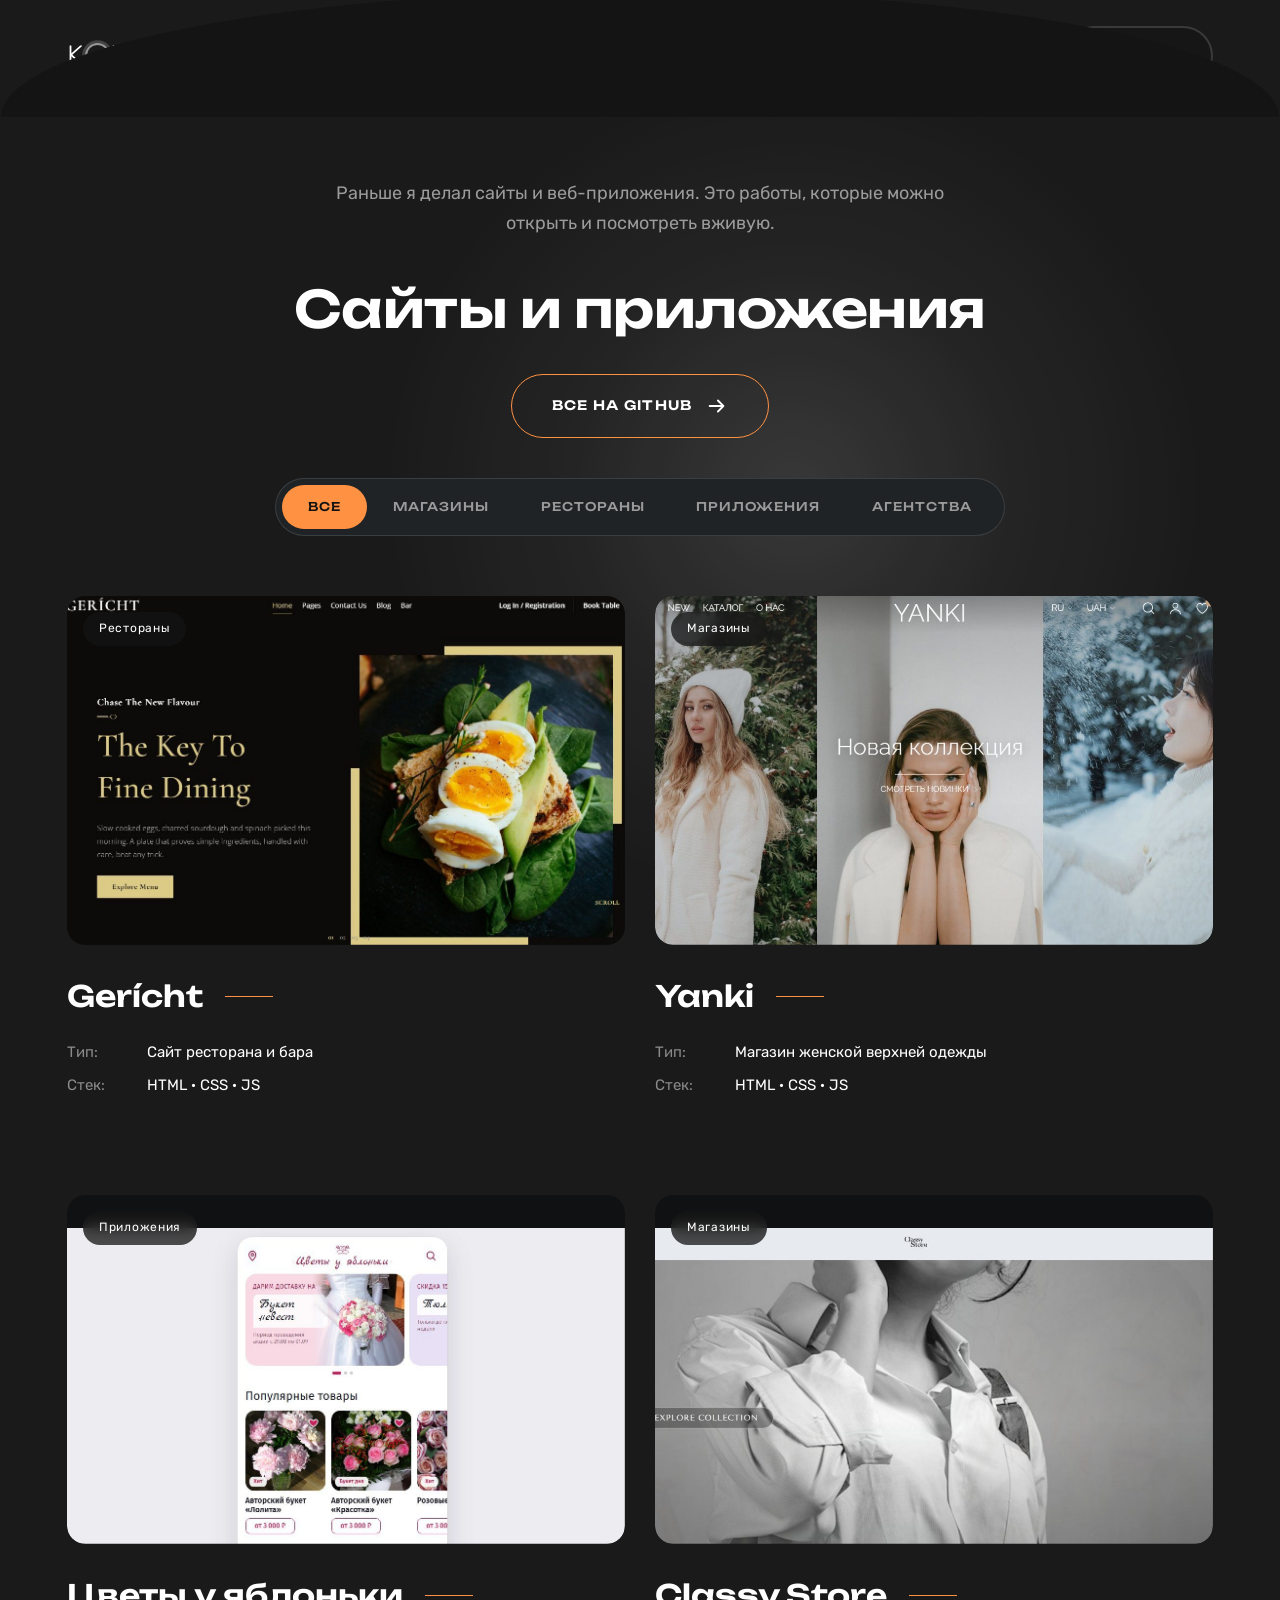
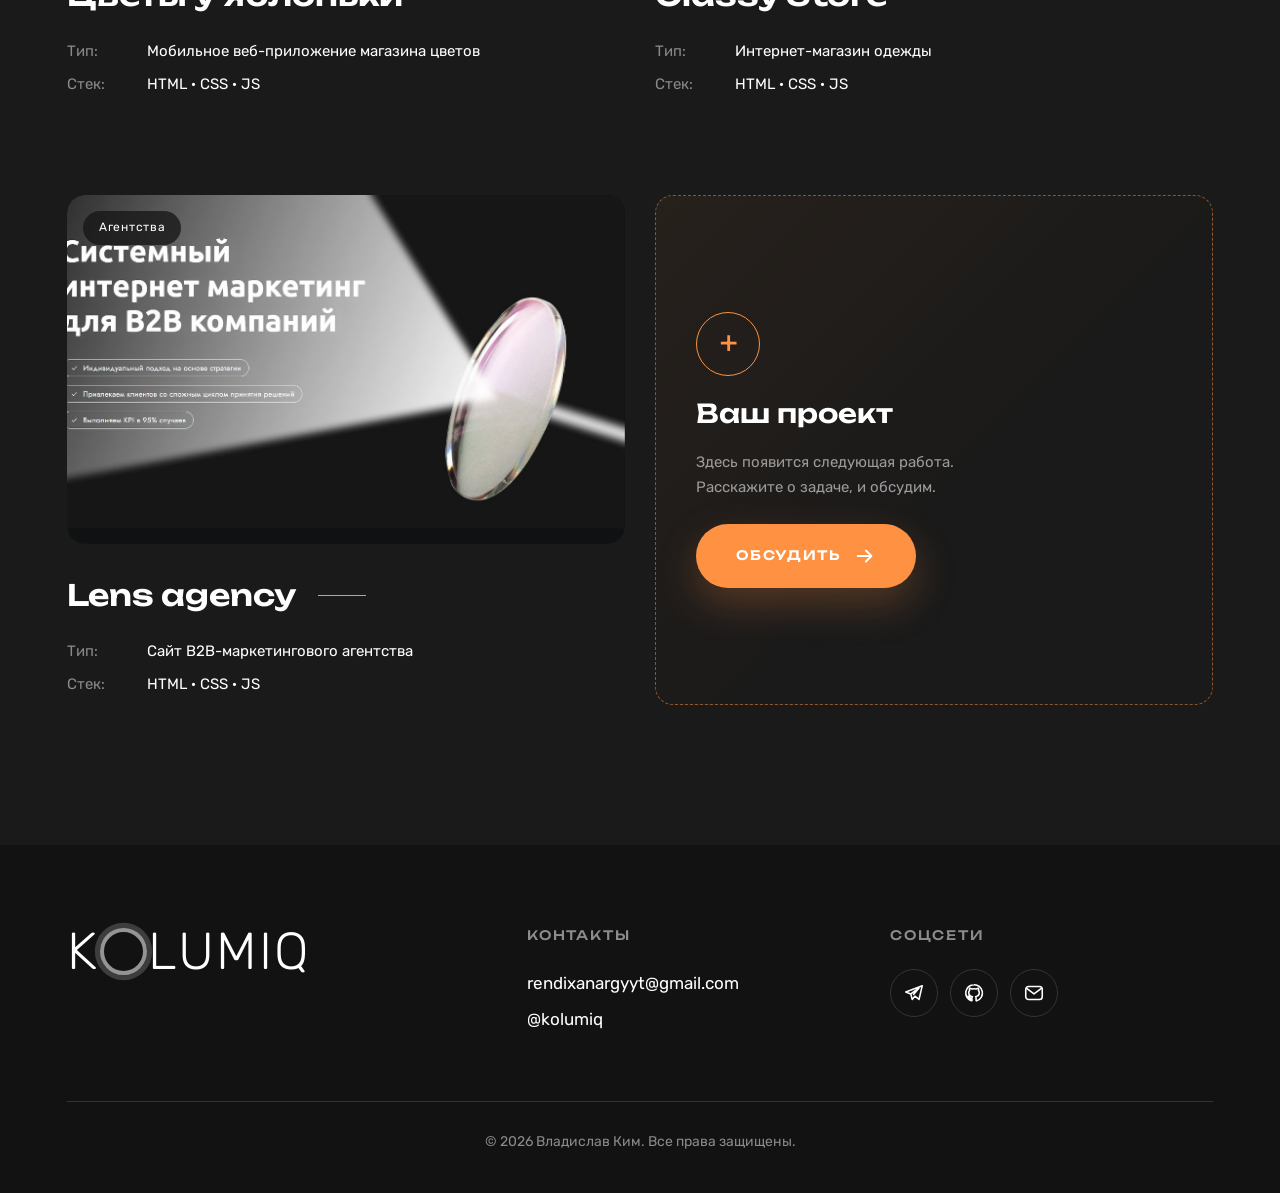
==== commit 38d3dee3: "Добавлен проект Lens agency пятой карточкой, фильтр «Агентства» Co-Authored-By: Claude Sonnet 5.5 <n" ====
--- a/sites.html
+++ b/sites.html
@@ -45,7 +45,7 @@
         </div>
         <div class="filters" id="filters" role="tablist" aria-label="Фильтр проектов"><span class="f-ind" id="fInd"></span></div>
         <div class="proj-grid" id="projGrid"></div>
-        <noscript><ul class="ns-list"><li><a href="https://k0lumiq.github.io/gericht/">Gerícht: сайт ресторана и бара</a></li><li><a href="https://k0lumiq.github.io/yanki/">Yanki: магазин верхней одежды</a></li><li><a href="https://k0lumiq.github.io/flowers-yablonka/">Цветы у яблоньки: мобильное веб-приложение</a></li><li><a href="https://k0lumiq.github.io/classy-store/">Classy Store: интернет-магазин одежды</a></li></ul></noscript>
+        <noscript><ul class="ns-list"><li><a href="https://k0lumiq.github.io/gericht/">Gerícht: сайт ресторана и бара</a></li><li><a href="https://k0lumiq.github.io/yanki/">Yanki: магазин верхней одежды</a></li><li><a href="https://k0lumiq.github.io/flowers-yablonka/">Цветы у яблоньки: мобильное веб-приложение</a></li><li><a href="https://k0lumiq.github.io/classy-store/">Classy Store: интернет-магазин одежды</a></li><li><a href="https://k0lumiq.github.io/lens-agency/">Lens agency: сайт B2B-агентства</a></li></ul></noscript>
       </div>
     </section>
 
--- a/css/styles.css
+++ b/css/styles.css
@@ -104,6 +104,7 @@
 .ph-card { position: relative; aspect-ratio: 454 / 560; border-radius: 28px 48px 28px 28px; overflow: hidden; background: radial-gradient(120% 90% at 30% 20%, #3a3f42, #1d2022 60%, #141516); box-shadow: 0 40px 90px rgba(0, 0, 0, .5); }
 .ph-in { position: absolute; inset: 0; display: grid; place-items: center; align-content: center; gap: 12px; }
 .ph-mono { font-family: var(--head); font-weight: 700; font-size: clamp(80px, 11vw, 150px); line-height: 1; letter-spacing: -.04em; background: linear-gradient(135deg, #fff, #8a8f93); -webkit-background-clip: text; background-clip: text; color: transparent; }
+.ph-img { position: absolute; inset: 0; width: 100%; height: 100%; object-fit: cover; object-position: 50% 30%; display: block; }
 .ph-hint { font-size: 12px; letter-spacing: .24em; text-transform: uppercase; color: #6b7073; }
 .out { position: absolute; border: 1px solid var(--orange); pointer-events: none; }
 .out-a { right: 0; top: -16px; width: 110px; height: 34px; border-radius: 999px; }
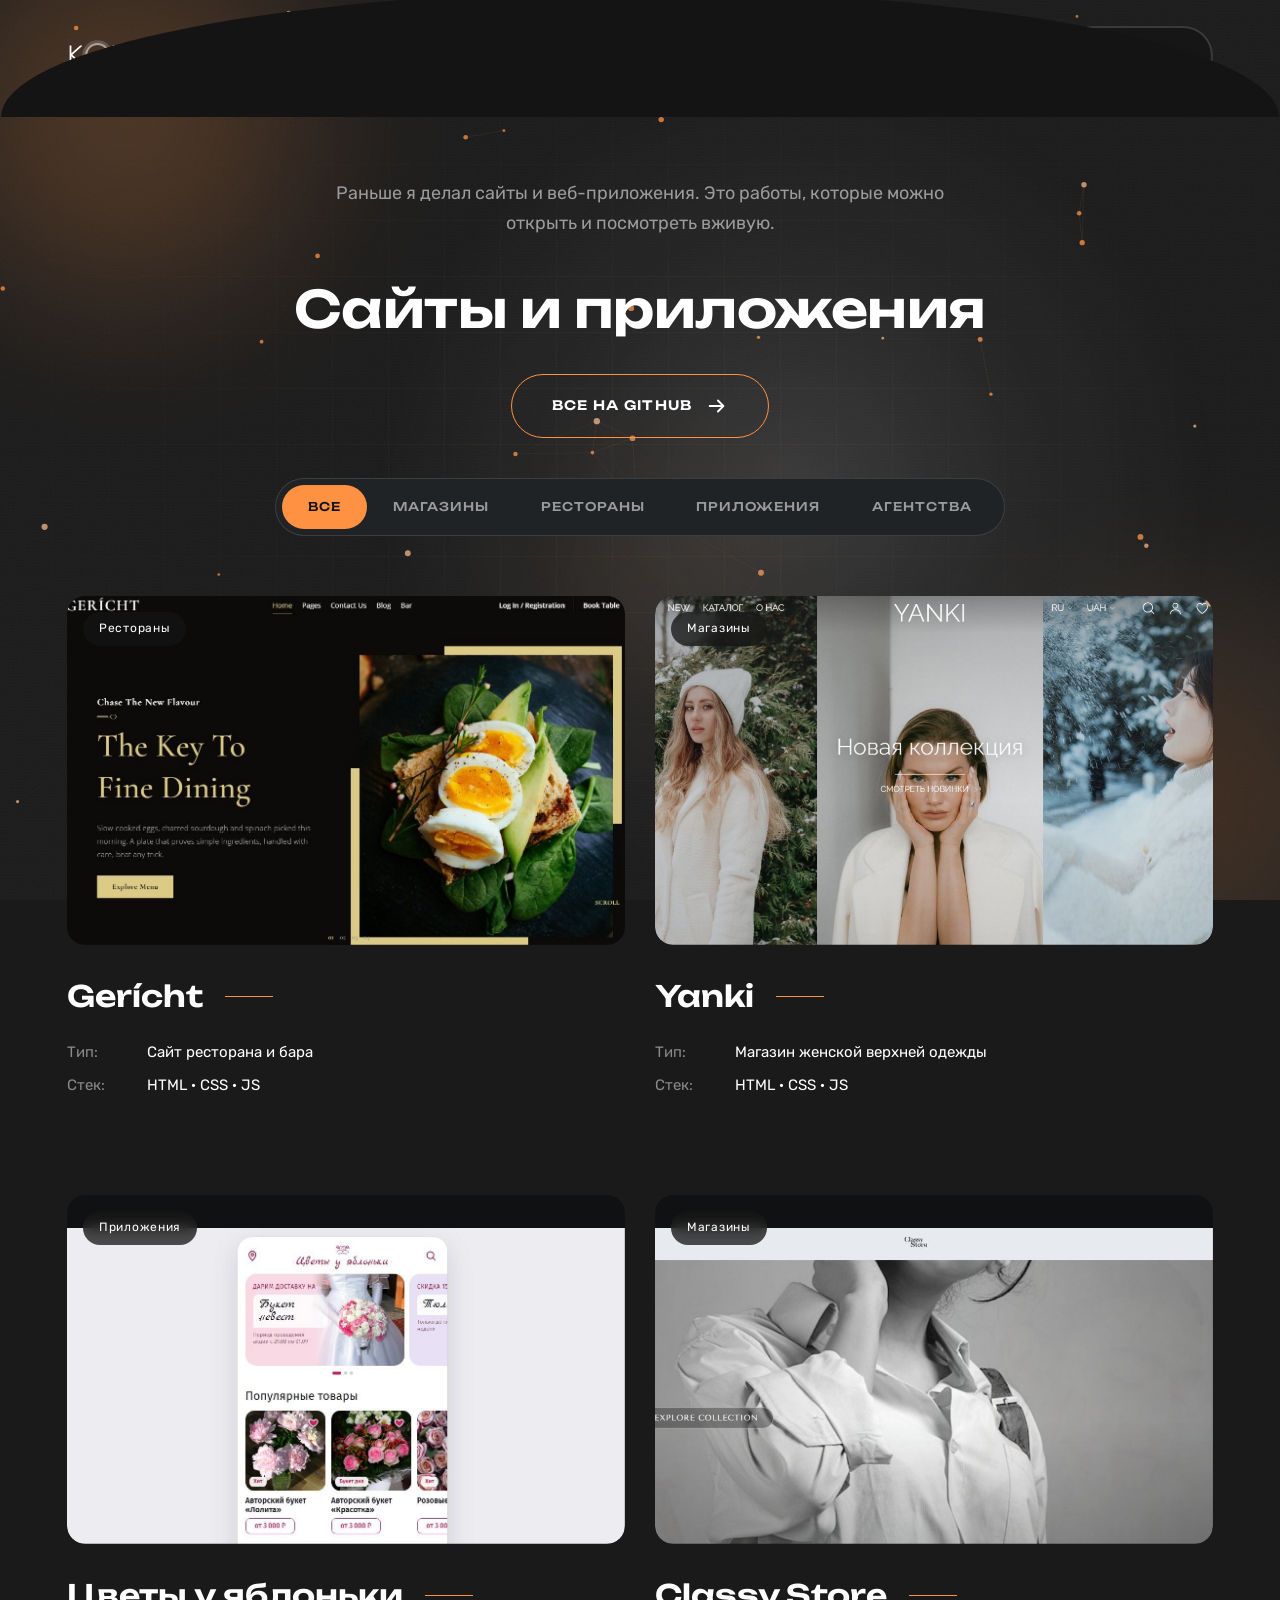
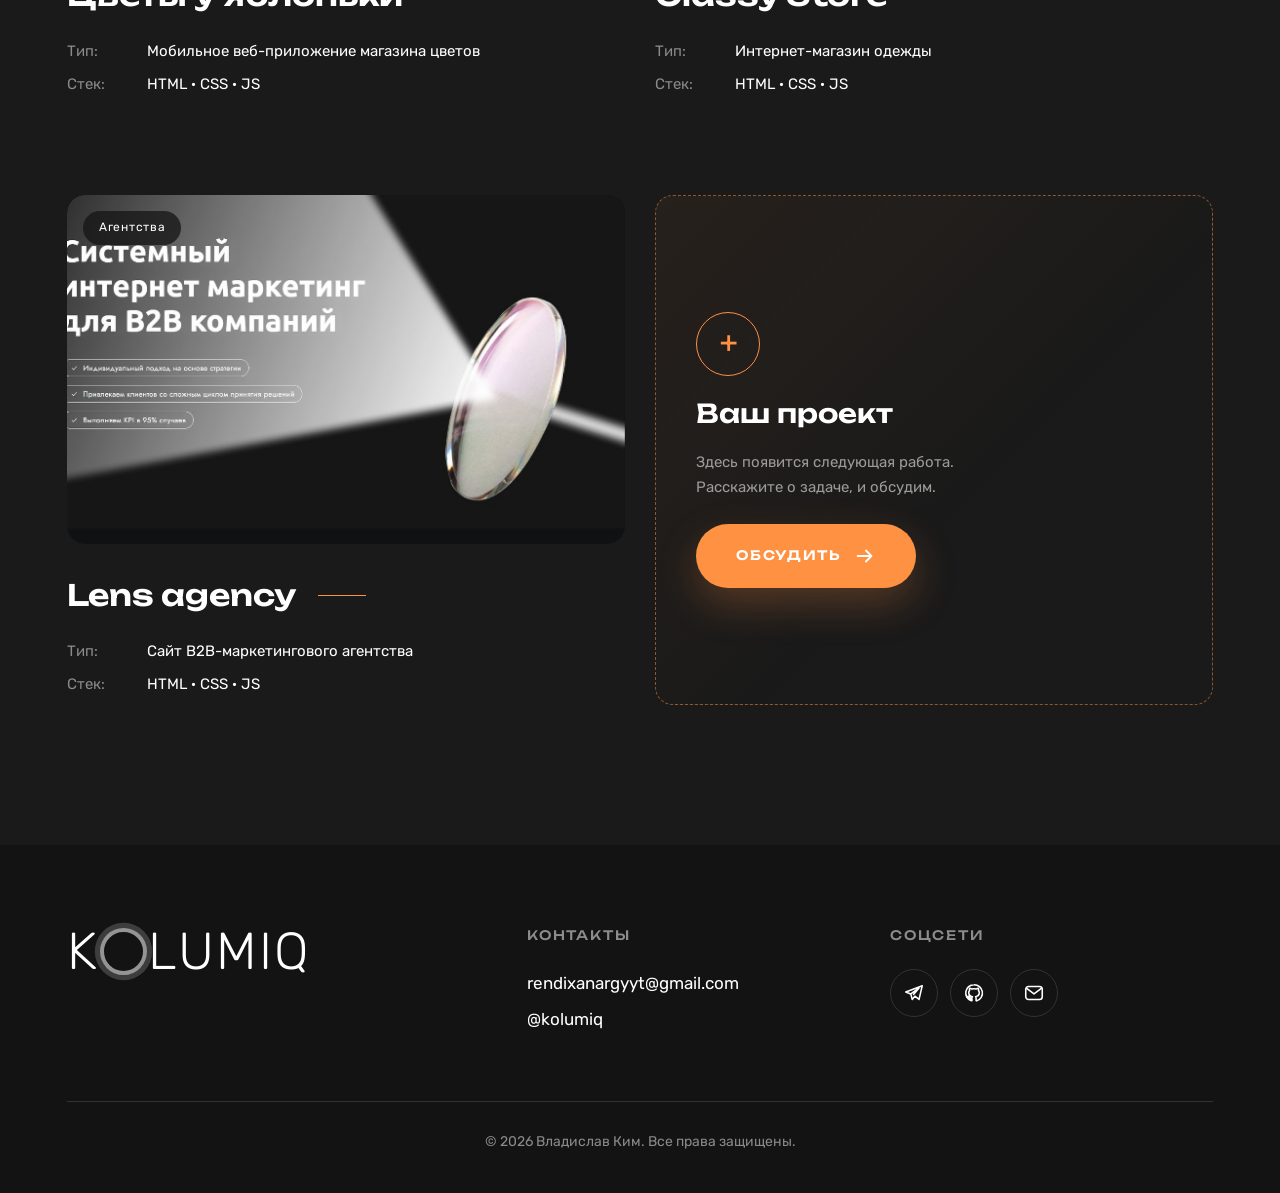
==== commit 433fcf42: "Фон в стиле cyberlauncher: пятна, сетка, частицы, зерно в оранжевой палитре Co-Authored-By: Claude S" ====
--- a/sites.html
+++ b/sites.html
@@ -10,11 +10,13 @@
   <meta property="og:description" content="Сайты и веб-приложения с живыми примерами.">
   <link rel="icon" href="data:image/svg+xml,%3Csvg xmlns='http://www.w3.org/2000/svg' viewBox='0 0 32 32'%3E%3Crect width='32' height='32' rx='8' fill='%231a1a1a'/%3E%3Ccircle cx='16' cy='16' r='7' fill='none' stroke='%23ff9143' stroke-width='3'/%3E%3C/svg%3E">
   <script>document.documentElement.classList.add('js')</script>
-  <link rel="stylesheet" href="css/styles.css?v=20261009a">
-  <link rel="stylesheet" href="css/motion.css?v=20261009a">
+  <link rel="stylesheet" href="css/styles.css?v=20261012a">
+  <link rel="stylesheet" href="css/motion.css?v=20261012a">
+  <link rel="stylesheet" href="css/bg.css?v=20261024a">
   <noscript><style>.loader,.progress,.cursor{display:none!important}body.is-loading{overflow:auto!important}.hdr{transform:none!important}</style></noscript>
 </head>
 <body class="is-loading">
+  <div class="amb" aria-hidden="true"><canvas class="amb-fx" id="ambFx"></canvas><i class="amb-glow amb-a"></i><i class="amb-glow amb-b"></i><i class="amb-glow amb-c"></i><i class="amb-grid"></i><i class="amb-scan"></i><i class="amb-grain"></i></div>
   <div class="loader" id="loader" aria-hidden="true"><div class="ld-in"><span class="ld-ring"></span><span class="ld-txt">KOLUMIQ</span></div><div class="ld-bar"><i></i></div></div>
   <div class="progress" id="progress"><i></i></div>
   <div class="cursor" id="cursor" aria-hidden="true"><i class="c-dot"></i><i class="c-ring"><span class="c-txt"></span></i></div>
@@ -67,8 +69,9 @@
   <div class="toast" id="toast" role="status"></div>
 
   <script src="assets/js/lenis.min.js"></script>
-  <script src="js/data.js?v=20261009a"></script>
-  <script src="js/app.js?v=20261009a"></script>
-  <script src="js/fx.js?v=20261009a"></script>
+  <script src="js/data.js?v=20261012a"></script>
+  <script src="js/app.js?v=20261012a"></script>
+  <script src="js/fx.js?v=20261012a"></script>
+  <script src="js/bg.js?v=20261024b"></script>
 </body>
 </html>
--- a/css/bg.css
+++ b/css/bg.css
@@ -0,0 +1,27 @@
+/* Фон: светящиеся пятна, сетка, частицы, зерно. Всё fixed и под контентом, pointer-events не ловит. */
+.amb { position: fixed; inset: 0; z-index: 0; overflow: hidden; pointer-events: none; }
+.amb-fx { position: absolute; inset: 0; width: 100%; height: 100%; }
+
+.amb-glow { position: absolute; width: 46vw; height: 46vw; max-width: 560px; max-height: 560px; border-radius: 50%; filter: blur(56px); will-change: transform; animation: ambDrift 14s ease-in-out infinite alternate; }
+.amb-a { top: -18vh; left: -12vw; opacity: .34; background: radial-gradient(circle, rgba(255, 145, 67, .8), transparent 70%); }
+.amb-b { right: -14vw; bottom: -20vh; opacity: .3; background: radial-gradient(circle, rgba(238, 122, 38, .7), rgba(255, 192, 143, .25) 45%, transparent 70%); animation-duration: 19s; }
+.amb-c { left: 36vw; top: 44vh; width: 30vw; height: 30vw; opacity: .12; background: radial-gradient(circle, rgba(255, 192, 143, .55), rgba(255, 145, 67, .3), transparent 70%); animation-duration: 11s; }
+@keyframes ambDrift { from { transform: translate(0, 0) scale(1); } to { transform: translate(4vw, 3vh) scale(1.14); } }
+
+.amb-grid { position: absolute; inset: -60px; opacity: .5; background-image: linear-gradient(rgba(255, 145, 67, .09) 1px, transparent 1px), linear-gradient(90deg, rgba(255, 255, 255, .05) 1px, transparent 1px); background-size: 56px 56px; -webkit-mask-image: radial-gradient(ellipse at center, #000 20%, transparent 76%); mask-image: radial-gradient(ellipse at center, #000 20%, transparent 76%); animation: ambGrid 30s linear infinite; }
+@keyframes ambGrid { from { background-position: 0 0; } to { background-position: 56px 56px; } }
+
+.amb-scan { position: absolute; inset: 0; opacity: .3; background: repeating-linear-gradient(to bottom, rgba(255, 255, 255, .018) 0 1px, transparent 1px 3px); }
+.amb-grain { position: absolute; inset: 0; opacity: .05; mix-blend-mode: overlay; background-image: url("data:image/svg+xml,%3Csvg xmlns='http://www.w3.org/2000/svg' width='160' height='160'%3E%3Cfilter id='n'%3E%3CfeTurbulence type='fractalNoise' baseFrequency='.75' numOctaves='3' stitchTiles='stitch'/%3E%3C/filter%3E%3Crect width='100%25' height='100%25' filter='url(%23n)'/%3E%3C/svg%3E"); }
+
+/* нижние блоки были сплошными и закрывали фон */
+.contact { background: rgba(19, 19, 19, .72); }
+.ftr { background: rgba(18, 18, 18, .82); }
+
+@media (max-width: 760px) {
+  .amb-glow { filter: blur(40px); }
+  .amb-scan { display: none; }
+}
+@media (prefers-reduced-motion: reduce) {
+  .amb-glow, .amb-grid { animation: none; }
+}
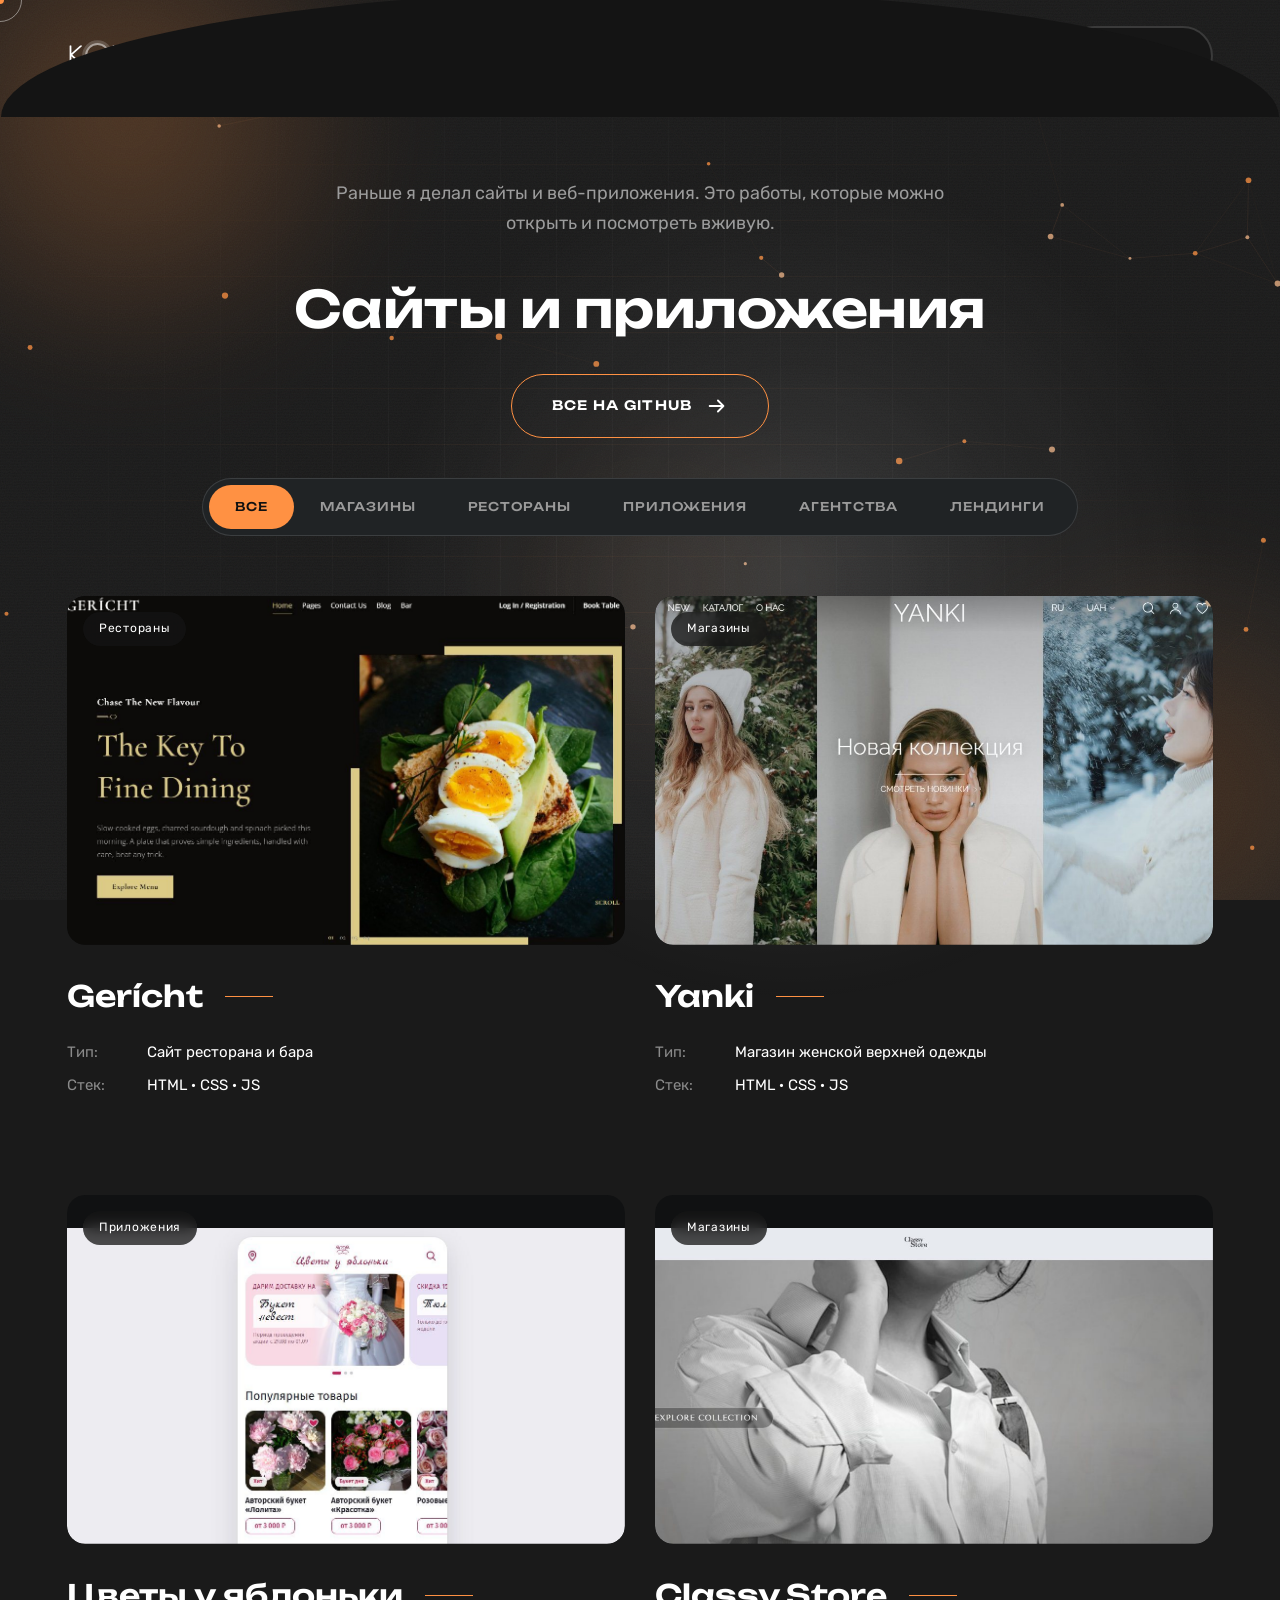
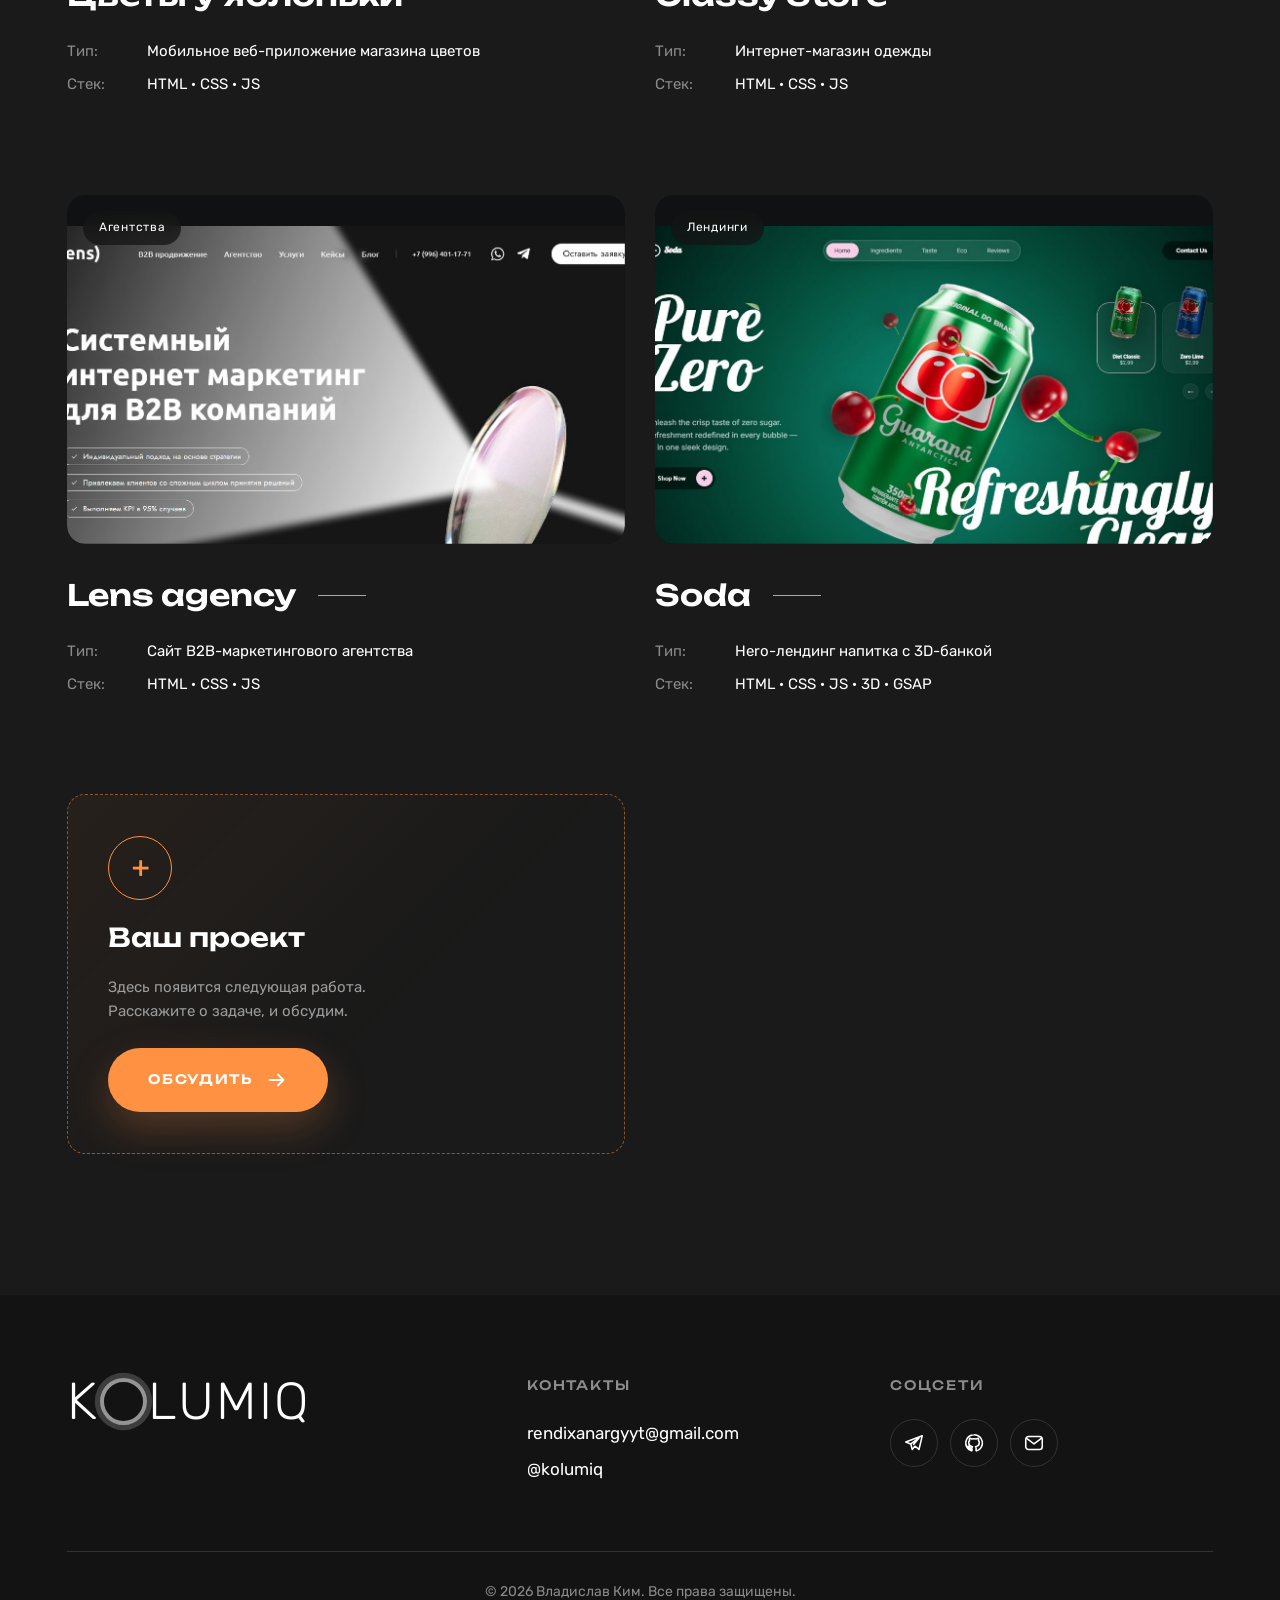
==== commit f93eea4d: "Добавлен проект Soda, фильтр «Лендинги» Co-Authored-By: Claude Sonnet 5.5 <noreply@anthropic.com>" ====
--- a/sites.html
+++ b/sites.html
@@ -47,7 +47,7 @@
         </div>
         <div class="filters" id="filters" role="tablist" aria-label="Фильтр проектов"><span class="f-ind" id="fInd"></span></div>
         <div class="proj-grid" id="projGrid"></div>
-        <noscript><ul class="ns-list"><li><a href="https://k0lumiq.github.io/gericht/">Gerícht: сайт ресторана и бара</a></li><li><a href="https://k0lumiq.github.io/yanki/">Yanki: магазин верхней одежды</a></li><li><a href="https://k0lumiq.github.io/flowers-yablonka/">Цветы у яблоньки: мобильное веб-приложение</a></li><li><a href="https://k0lumiq.github.io/classy-store/">Classy Store: интернет-магазин одежды</a></li><li><a href="https://k0lumiq.github.io/lens-agency/">Lens agency: сайт B2B-агентства</a></li></ul></noscript>
+        <noscript><ul class="ns-list"><li><a href="https://k0lumiq.github.io/gericht/">Gerícht: сайт ресторана и бара</a></li><li><a href="https://k0lumiq.github.io/yanki/">Yanki: магазин верхней одежды</a></li><li><a href="https://k0lumiq.github.io/flowers-yablonka/">Цветы у яблоньки: мобильное веб-приложение</a></li><li><a href="https://k0lumiq.github.io/classy-store/">Classy Store: интернет-магазин одежды</a></li><li><a href="https://k0lumiq.github.io/lens-agency/">Lens agency: сайт B2B-агентства</a></li><li><a href="https://k0lumiq.github.io/soda/">Soda: лендинг напитка с 3D-банкой</a></li></ul></noscript>
       </div>
     </section>
 
@@ -69,7 +69,7 @@
   <div class="toast" id="toast" role="status"></div>
 
   <script src="assets/js/lenis.min.js"></script>
-  <script src="js/data.js?v=20261012a"></script>
+  <script src="js/data.js?v=20261025a"></script>
   <script src="js/app.js?v=20261012a"></script>
   <script src="js/fx.js?v=20261012a"></script>
   <script src="js/bg.js?v=20261024b"></script>
